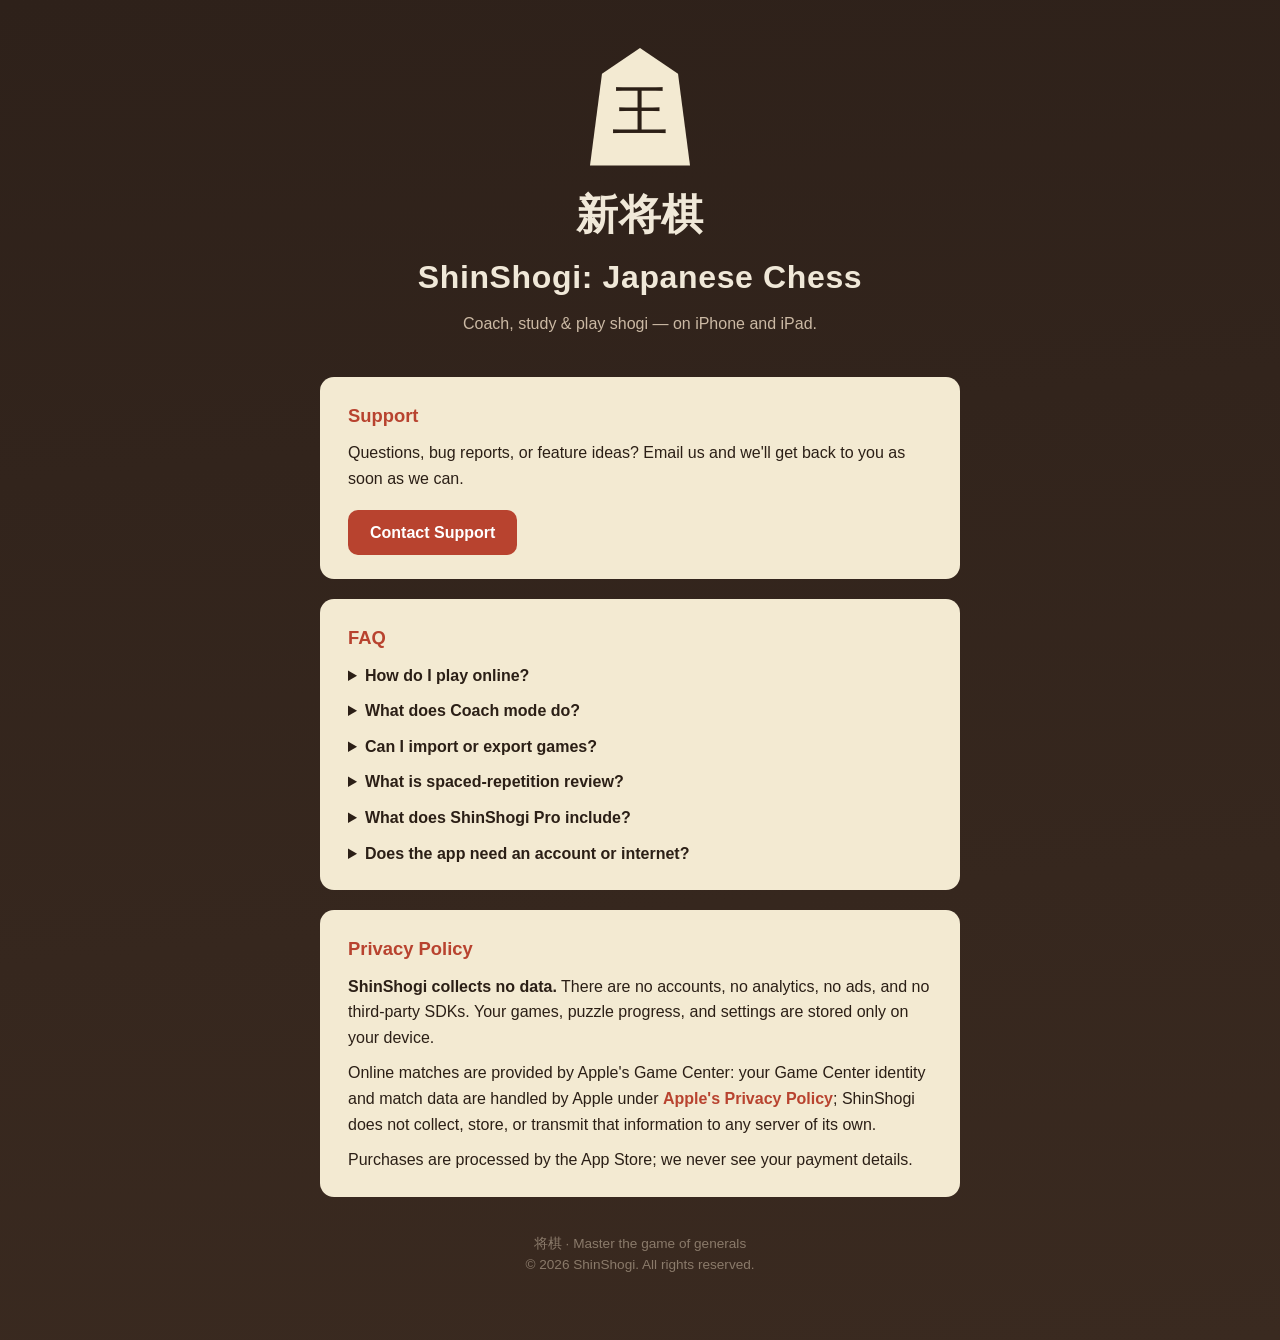
==== index.html @ 6d77cd96 "ShinShogi support & privacy page" ====
<!DOCTYPE html>
<html lang="en">
<head>
<meta charset="utf-8">
<meta name="viewport" content="width=device-width, initial-scale=1">
<title>ShinShogi — Support</title>
<meta name="description" content="Support, FAQ, and privacy policy for ShinShogi: Japanese Chess for iPhone and iPad.">
<style>
  :root {
    --bg: #2e211a;
    --bg2: #3a2a20;
    --card: #f3ead2;
    --card-text: #2b1f16;
    --accent: #b8432f;
    --muted: #8a7a6a;
  }
  * { margin: 0; padding: 0; box-sizing: border-box; }
  body {
    font-family: -apple-system, BlinkMacSystemFont, "Segoe UI", Roboto, sans-serif;
    background: linear-gradient(175deg, var(--bg) 0%, var(--bg2) 100%);
    color: #f0e8d8;
    min-height: 100vh;
    line-height: 1.6;
  }
  .wrap { max-width: 680px; margin: 0 auto; padding: 48px 20px 64px; }
  header { text-align: center; margin-bottom: 40px; }
  .koma {
    display: inline-block;
    font-size: 56px;
    background: var(--card);
    color: var(--card-text);
    padding: 18px 22px 10px;
    clip-path: polygon(50% 0%, 88% 22%, 100% 100%, 0% 100%, 12% 22%);
    margin-bottom: 16px;
  }
  h1 { font-size: 2rem; letter-spacing: 0.02em; }
  h1 .jp { display: block; font-size: 2.6rem; font-weight: 700; margin-bottom: 4px; }
  header p { color: #cbb9a4; margin-top: 8px; }
  .card {
    background: var(--card);
    color: var(--card-text);
    border-radius: 14px;
    padding: 24px 28px;
    margin-bottom: 20px;
  }
  .card h2 { color: var(--accent); font-size: 1.15rem; margin-bottom: 10px; }
  .card p + p, .card details + details { margin-top: 10px; }
  .card a { color: var(--accent); font-weight: 600; text-decoration: none; }
  .card a:hover { text-decoration: underline; }
  details summary { cursor: pointer; font-weight: 600; }
  details p { margin-top: 6px; color: #4a3c30; }
  footer { text-align: center; color: var(--muted); font-size: 0.85rem; margin-top: 36px; }
  .btn {
    display: inline-block;
    background: var(--accent);
    color: #fff !important;
    padding: 10px 22px;
    border-radius: 10px;
    margin-top: 8px;
  }
</style>
</head>
<body>
<div class="wrap">

  <header>
    <div class="koma">王</div>
    <h1><span class="jp">新将棋</span>ShinShogi: Japanese Chess</h1>
    <p>Coach, study &amp; play shogi — on iPhone and iPad.</p>
  </header>

  <div class="card">
    <h2>Support</h2>
    <p>Questions, bug reports, or feature ideas? Email us and we'll get back to you as soon as we can.</p>
    <p><a class="btn" href="mailto:jquiogue.apps.support@gmail.com?subject=ShinShogi%20Support">Contact Support</a></p>
  </div>

  <div class="card">
    <h2>FAQ</h2>
    <details>
      <summary>How do I play online?</summary>
      <p>Online matches use Apple's Game Center. Sign in to Game Center in the iOS Settings app, then tap <strong>Online Match</strong> on the main menu and choose <strong>Find Match</strong>. Matches are turn-based — you'll be notified when it's your move.</p>
    </details>
    <details>
      <summary>What does Coach mode do?</summary>
      <p>Turn it on in Settings and ShinShogi warns you when a move looks like a blunder, with a one-tap takeback. After any game, <strong>Analyze</strong> finds your blunders and missed mates — and turns each missed mate into a puzzle you can solve.</p>
    </details>
    <details>
      <summary>Can I import or export games?</summary>
      <p>Yes. Share any game as KIF (the standard Japanese game-record format) or plain text from the share button in a game. Import a .kif file from Learn ▸ Model Games ▸ Import. Positions can also be shared via standard SFEN notation.</p>
    </details>
    <details>
      <summary>What is spaced-repetition review?</summary>
      <p>Tsume (mate) puzzles you miss are scheduled to come back soon; ones you solve get spaced further out — like flashcards. Find your due puzzles under Learn ▸ Review.</p>
    </details>
    <details>
      <summary>What does ShinShogi Pro include?</summary>
      <p>A one-time unlock that adds the Walnut and Slate board themes plus the full mate-in-3 / mate-in-5 tactics and endgame-drill library. Use <strong>Restore Purchases</strong> in Settings if you reinstall.</p>
    </details>
    <details>
      <summary>Does the app need an account or internet?</summary>
      <p>No account, ever. Everything except online matches works fully offline. Online play signs in through Game Center, handled by Apple.</p>
    </details>
  </div>

  <div class="card" id="privacy">
    <h2>Privacy Policy</h2>
    <p><strong>ShinShogi collects no data.</strong> There are no accounts, no analytics, no ads, and no third-party SDKs. Your games, puzzle progress, and settings are stored only on your device.</p>
    <p>Online matches are provided by Apple's Game Center: your Game Center identity and match data are handled by Apple under <a href="https://www.apple.com/legal/privacy/">Apple's Privacy Policy</a>; ShinShogi does not collect, store, or transmit that information to any server of its own.</p>
    <p>Purchases are processed by the App Store; we never see your payment details.</p>
  </div>

  <footer>
    将棋 · Master the game of generals<br>
    © 2026 ShinShogi. All rights reserved.
  </footer>

</div>
</body>
</html>
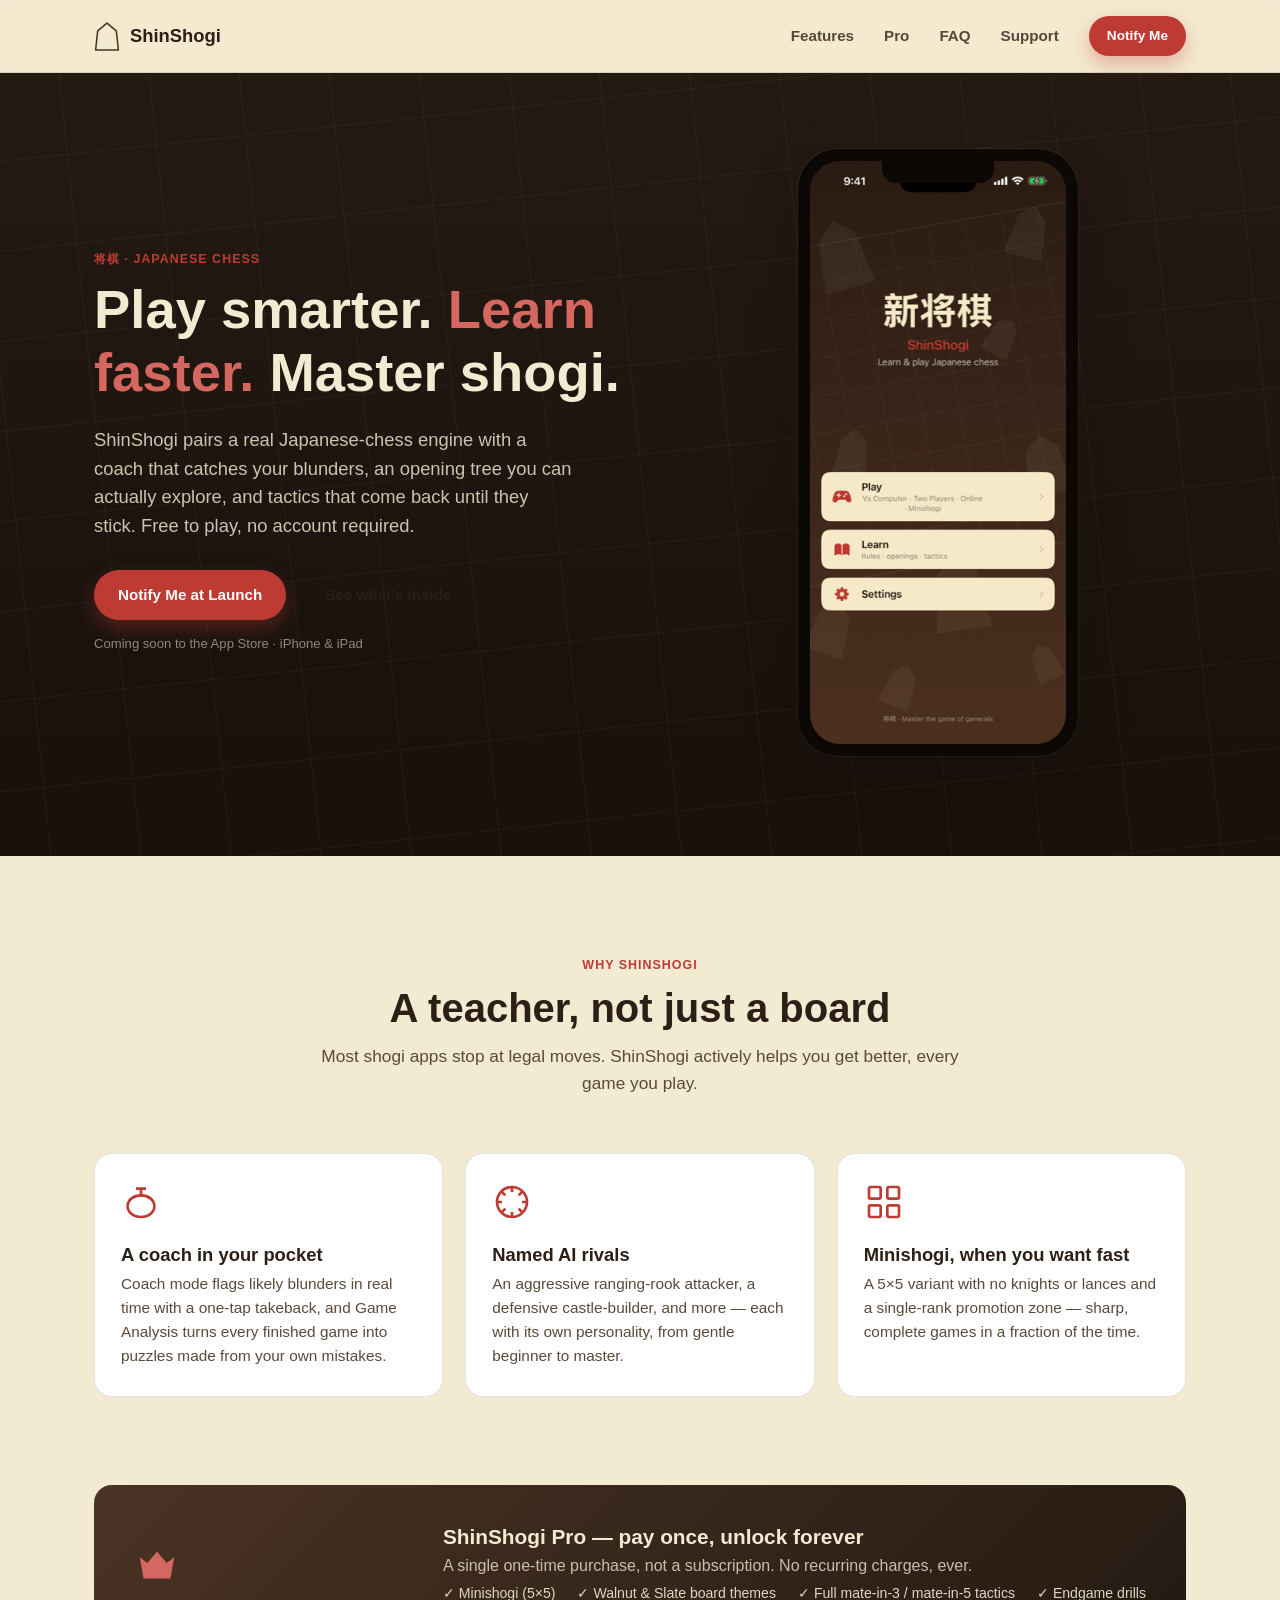
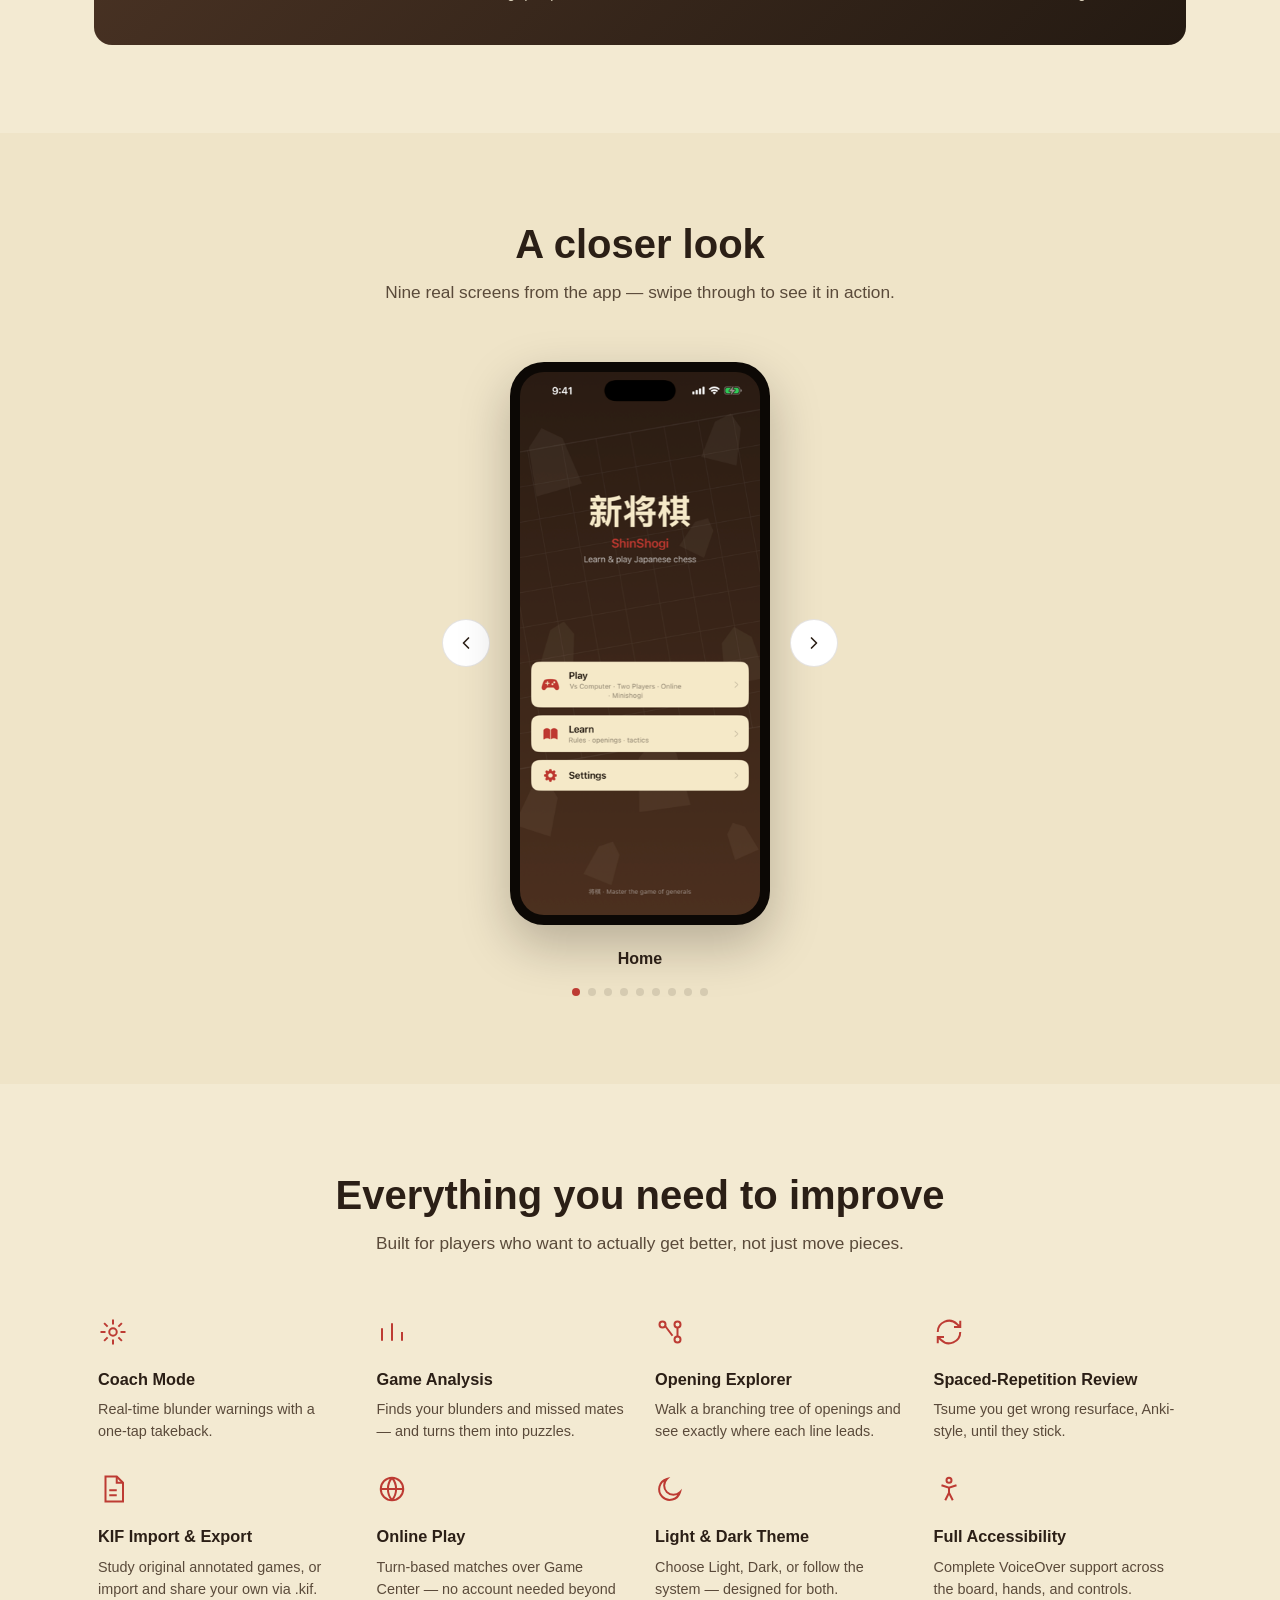
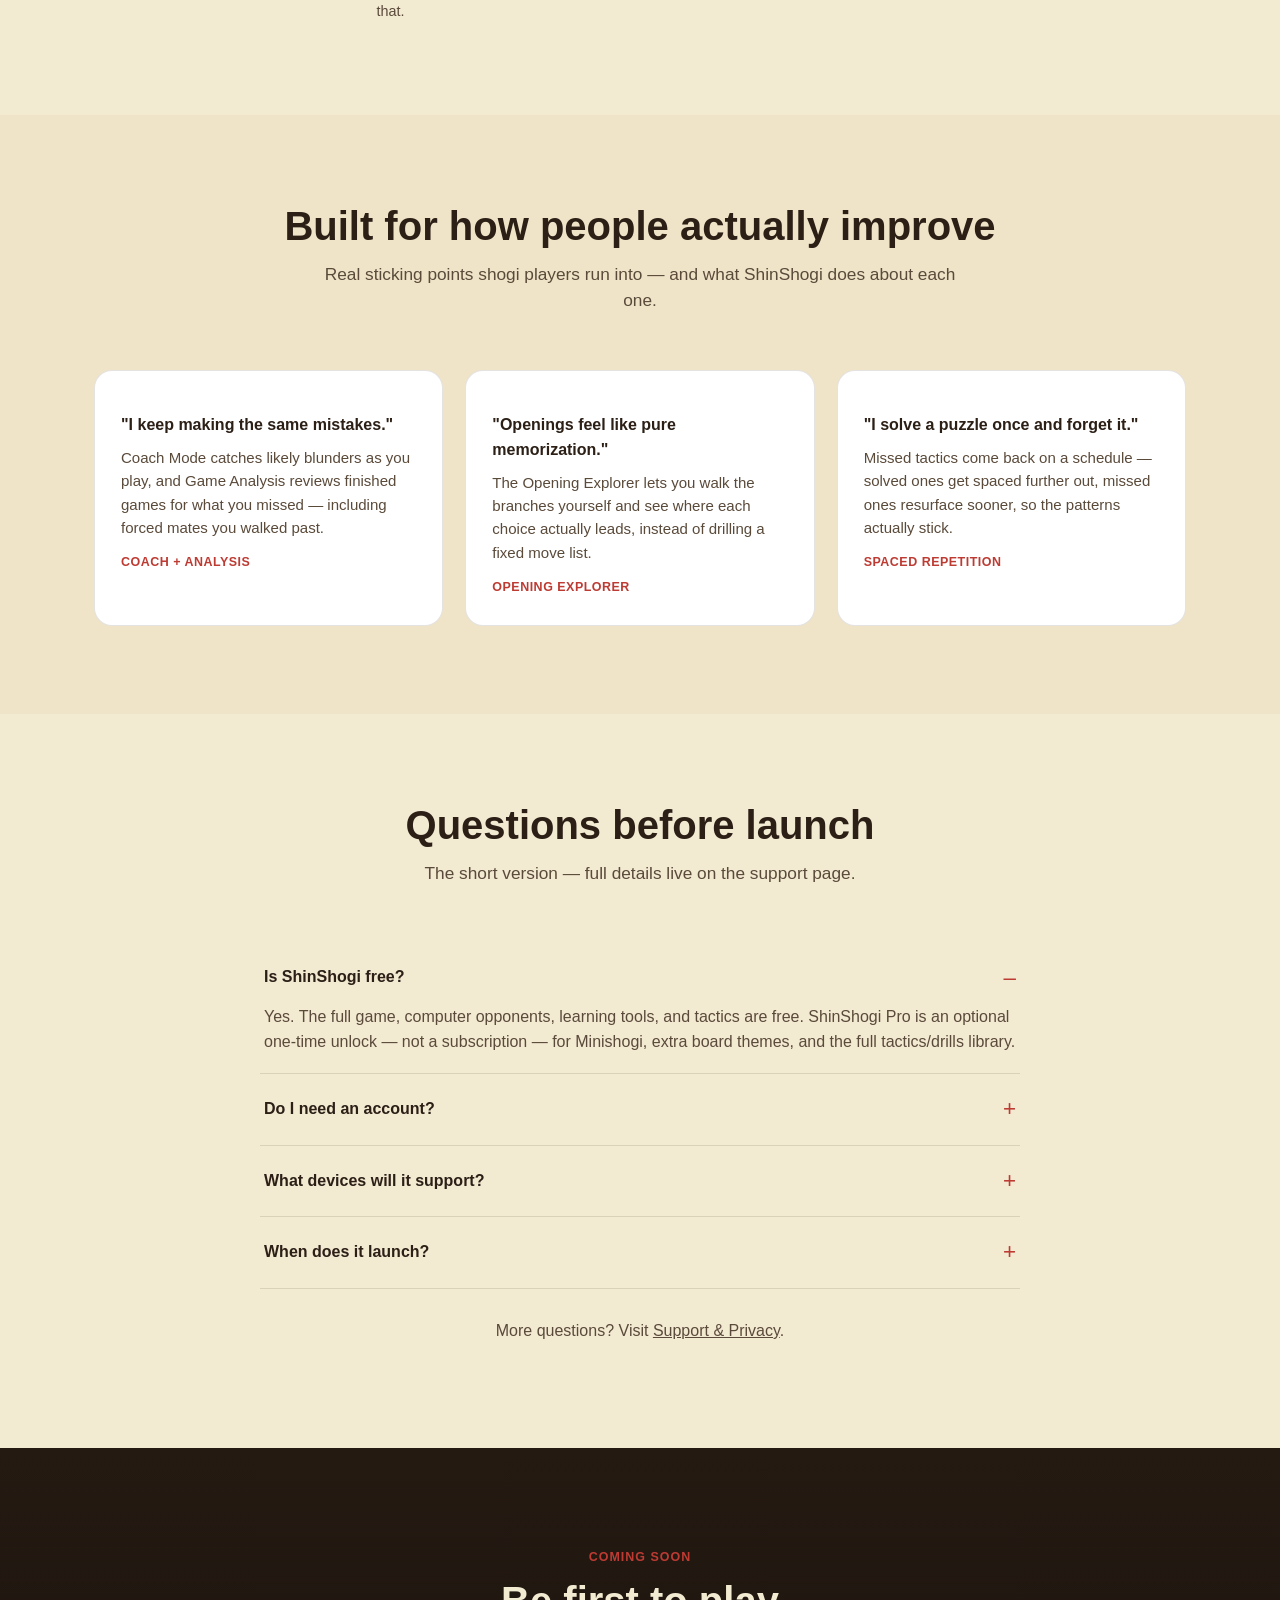
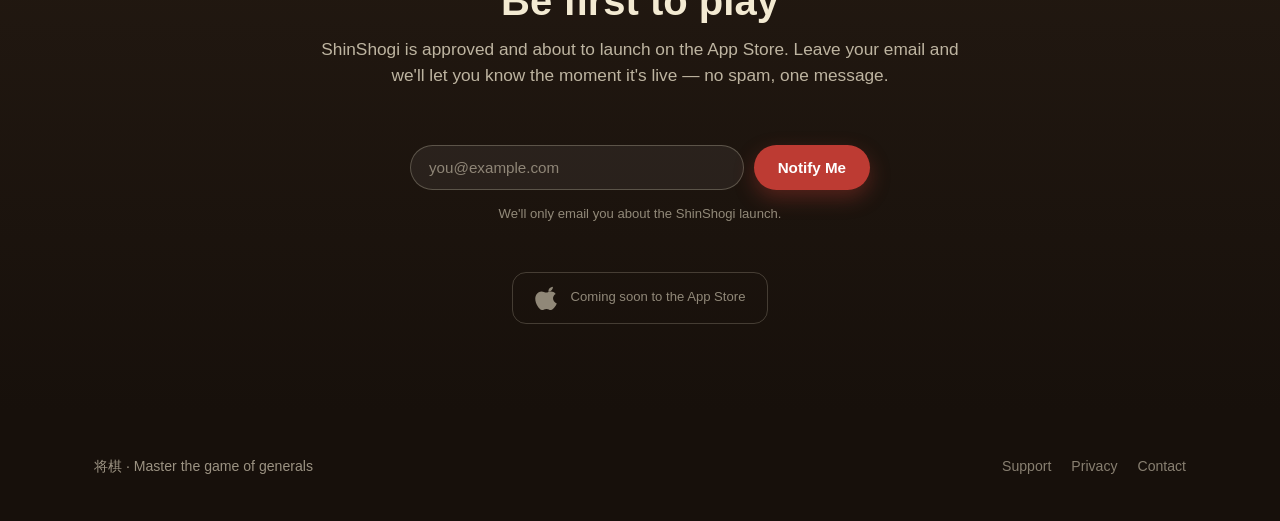
==== commit 2915c22b: "Add pre-launch marketing site New homepage: hero with a real screenshot in a CSS phone frame, highli" ====
--- a/index.html
+++ b/index.html
@@ -3,118 +3,268 @@
 <head>
 <meta charset="utf-8">
 <meta name="viewport" content="width=device-width, initial-scale=1">
-<title>ShinShogi — Support</title>
-<meta name="description" content="Support, FAQ, and privacy policy for ShinShogi: Japanese Chess for iPhone and iPad.">
-<style>
-  :root {
-    --bg: #2e211a;
-    --bg2: #3a2a20;
-    --card: #f3ead2;
-    --card-text: #2b1f16;
-    --accent: #b8432f;
-    --muted: #8a7a6a;
-  }
-  * { margin: 0; padding: 0; box-sizing: border-box; }
-  body {
-    font-family: -apple-system, BlinkMacSystemFont, "Segoe UI", Roboto, sans-serif;
-    background: linear-gradient(175deg, var(--bg) 0%, var(--bg2) 100%);
-    color: #f0e8d8;
-    min-height: 100vh;
-    line-height: 1.6;
-  }
-  .wrap { max-width: 680px; margin: 0 auto; padding: 48px 20px 64px; }
-  header { text-align: center; margin-bottom: 40px; }
-  .koma {
-    display: inline-block;
-    font-size: 56px;
-    background: var(--card);
-    color: var(--card-text);
-    padding: 18px 22px 10px;
-    clip-path: polygon(50% 0%, 88% 22%, 100% 100%, 0% 100%, 12% 22%);
-    margin-bottom: 16px;
-  }
-  h1 { font-size: 2rem; letter-spacing: 0.02em; }
-  h1 .jp { display: block; font-size: 2.6rem; font-weight: 700; margin-bottom: 4px; }
-  header p { color: #cbb9a4; margin-top: 8px; }
-  .card {
-    background: var(--card);
-    color: var(--card-text);
-    border-radius: 14px;
-    padding: 24px 28px;
-    margin-bottom: 20px;
-  }
-  .card h2 { color: var(--accent); font-size: 1.15rem; margin-bottom: 10px; }
-  .card p + p, .card details + details { margin-top: 10px; }
-  .card a { color: var(--accent); font-weight: 600; text-decoration: none; }
-  .card a:hover { text-decoration: underline; }
-  details summary { cursor: pointer; font-weight: 600; }
-  details p { margin-top: 6px; color: #4a3c30; }
-  footer { text-align: center; color: var(--muted); font-size: 0.85rem; margin-top: 36px; }
-  .btn {
-    display: inline-block;
-    background: var(--accent);
-    color: #fff !important;
-    padding: 10px 22px;
-    border-radius: 10px;
-    margin-top: 8px;
-  }
-</style>
+<title>ShinShogi — Coach, Study &amp; Play Japanese Chess</title>
+<meta name="description" content="ShinShogi is a complete Japanese chess (shogi) app with a real-time blunder coach, game analysis, named AI rivals, an opening explorer, spaced-repetition tactics, and a 5×5 Minishogi variant. Coming soon to the App Store.">
+<link rel="icon" href="assets/icon-32.png">
+<link rel="apple-touch-icon" href="assets/icon-180.png">
+<meta property="og:title" content="ShinShogi — Coach, Study & Play Japanese Chess">
+<meta property="og:description" content="A blunder coach, named AI rivals, an opening explorer, spaced-repetition tactics, and a 5×5 Minishogi variant. Coming soon to the App Store.">
+<meta property="og:image" content="assets/og-image.png">
+<meta property="og:type" content="website">
+<meta name="twitter:card" content="summary_large_image">
+<link rel="stylesheet" href="style.css">
 </head>
 <body>
-<div class="wrap">
-
-  <header>
-    <div class="koma">王</div>
-    <h1><span class="jp">新将棋</span>ShinShogi: Japanese Chess</h1>
-    <p>Coach, study &amp; play shogi — on iPhone and iPad.</p>
-  </header>
-
-  <div class="card">
-    <h2>Support</h2>
-    <p>Questions, bug reports, or feature ideas? Email us and we'll get back to you as soon as we can.</p>
-    <p><a class="btn" href="mailto:jquiogue.apps.support@gmail.com?subject=ShinShogi%20Support">Contact Support</a></p>
+
+<header class="site">
+  <div class="wrap">
+    <a class="brand" href="#top">
+      <svg class="koma-mini" viewBox="0 0 100 112" fill="none" xmlns="http://www.w3.org/2000/svg">
+        <path d="M50 4 L86 34 L94 108 L6 108 L14 34 Z" fill="#f3ead2" stroke="#4a3324" stroke-width="6" stroke-linejoin="round"/>
+      </svg>
+      ShinShogi
+    </a>
+    <nav class="main-nav">
+      <a class="nav-link" href="#features">Features</a>
+      <a class="nav-link" href="#pro">Pro</a>
+      <a class="nav-link" href="#faq">FAQ</a>
+      <a class="nav-link" href="support/">Support</a>
+      <a class="btn btn-primary btn-sm" href="#download">Notify Me</a>
+    </nav>
+    <button class="nav-toggle" aria-label="Menu" id="navToggle">
+      <svg viewBox="0 0 24 24" fill="none" stroke="currentColor" stroke-width="2" stroke-linecap="round"><path d="M3 6h18M3 12h18M3 18h18"/></svg>
+    </button>
   </div>
-
-  <div class="card">
-    <h2>FAQ</h2>
-    <details>
-      <summary>How do I play online?</summary>
-      <p>Online matches use Apple's Game Center. Sign in to Game Center in the iOS Settings app, then tap <strong>Online Match</strong> on the main menu and choose <strong>Find Match</strong>. Matches are turn-based — you'll be notified when it's your move.</p>
-    </details>
-    <details>
-      <summary>What does Coach mode do?</summary>
-      <p>Turn it on in Settings and ShinShogi warns you when a move looks like a blunder, with a one-tap takeback. After any game, <strong>Analyze</strong> finds your blunders and missed mates — and turns each missed mate into a puzzle you can solve.</p>
-    </details>
-    <details>
-      <summary>Can I import or export games?</summary>
-      <p>Yes. Share any game as KIF (the standard Japanese game-record format) or plain text from the share button in a game. Import a .kif file from Learn ▸ Model Games ▸ Import. Positions can also be shared via standard SFEN notation.</p>
-    </details>
-    <details>
-      <summary>What is spaced-repetition review?</summary>
-      <p>Tsume (mate) puzzles you miss are scheduled to come back soon; ones you solve get spaced further out — like flashcards. Find your due puzzles under Learn ▸ Review.</p>
-    </details>
-    <details>
-      <summary>What does ShinShogi Pro include?</summary>
-      <p>A one-time unlock that adds the Walnut and Slate board themes plus the full mate-in-3 / mate-in-5 tactics and endgame-drill library. Use <strong>Restore Purchases</strong> in Settings if you reinstall.</p>
-    </details>
-    <details>
-      <summary>Does the app need an account or internet?</summary>
-      <p>No account, ever. Everything except online matches works fully offline. Online play signs in through Game Center, handled by Apple.</p>
-    </details>
+</header>
+
+<main id="top">
+
+  <!-- HERO -->
+  <section class="hero">
+    <div class="wrap">
+      <div>
+        <p class="eyebrow">将棋 · Japanese Chess</p>
+        <h1>Play smarter. <span class="accent">Learn faster.</span> Master shogi.</h1>
+        <p class="lede">ShinShogi pairs a real Japanese-chess engine with a coach that catches your
+          blunders, an opening tree you can actually explore, and tactics that come back until
+          they stick. Free to play, no account required.</p>
+        <div class="cta-row">
+          <a class="btn btn-primary" href="#download">Notify Me at Launch</a>
+          <a class="btn btn-ghost" href="#features">See what's inside</a>
+        </div>
+        <p class="fine-print">Coming soon to the App Store · iPhone &amp; iPad</p>
+      </div>
+      <div class="phone-frame">
+        <div class="screen"><img src="assets/screenshots/menu.png" alt="ShinShogi home screen showing Play, Learn, and Settings"></div>
+      </div>
+    </div>
+  </section>
+
+  <!-- HIGHLIGHTS -->
+  <section class="highlights">
+    <div class="wrap">
+      <p class="eyebrow" style="display:block;text-align:center;">Why ShinShogi</p>
+      <h2 class="section-title">A teacher, not just a board</h2>
+      <p class="section-lede">Most shogi apps stop at legal moves. ShinShogi actively helps you get better, every game you play.</p>
+      <div class="card-row">
+        <div class="card">
+          <svg class="icon" viewBox="0 0 24 24" fill="none" stroke="currentColor" stroke-width="1.6"><path d="M12 21c-4.4 0-8-2.7-8-6.5S7.6 8 12 8s8 2.7 8 6.5S16.4 21 12 21Z"/><path d="M9 14v.01M15 14v.01"/><path d="M12 8V4M9 4h6"/></svg>
+          <h3>A coach in your pocket</h3>
+          <p>Coach mode flags likely blunders in real time with a one-tap takeback, and Game Analysis turns every finished game into puzzles made from your own mistakes.</p>
+        </div>
+        <div class="card">
+          <svg class="icon" viewBox="0 0 24 24" fill="none" stroke="currentColor" stroke-width="1.6"><circle cx="12" cy="12" r="9"/><path d="M12 3v3M12 18v3M3 12h3M18 12h3M6 6l2 2M16 16l2 2M6 18l2-2M16 8l2-2"/></svg>
+          <h3>Named AI rivals</h3>
+          <p>An aggressive ranging-rook attacker, a defensive castle-builder, and more — each with its own personality, from gentle beginner to master.</p>
+        </div>
+        <div class="card">
+          <svg class="icon" viewBox="0 0 24 24" fill="none" stroke="currentColor" stroke-width="1.6"><rect x="3" y="3" width="7" height="7" rx="1"/><rect x="14" y="3" width="7" height="7" rx="1"/><rect x="3" y="14" width="7" height="7" rx="1"/><rect x="14" y="14" width="7" height="7" rx="1"/></svg>
+          <h3>Minishogi, when you want fast</h3>
+          <p>A 5×5 variant with no knights or lances and a single-rank promotion zone — sharp, complete games in a fraction of the time.</p>
+        </div>
+      </div>
+    </div>
+  </section>
+
+  <!-- PRO CALLOUT -->
+  <section id="pro" style="background:var(--cream);padding-top:0;">
+    <div class="wrap">
+      <div class="pro-band">
+        <svg class="crown" viewBox="0 0 24 24" fill="currentColor"><path d="M3 8l4 3 5-6 5 6 4-3-2 11H5L3 8Z"/></svg>
+        <div>
+          <h3>ShinShogi Pro — pay once, unlock forever</h3>
+          <p>A single one-time purchase, not a subscription. No recurring charges, ever.</p>
+          <div class="pro-list">
+            <span>✓ Minishogi (5×5)</span>
+            <span>✓ Walnut &amp; Slate board themes</span>
+            <span>✓ Full mate-in-3 / mate-in-5 tactics</span>
+            <span>✓ Endgame drills</span>
+          </div>
+        </div>
+      </div>
+    </div>
+  </section>
+
+  <!-- SHOWCASE -->
+  <section class="showcase">
+    <div class="wrap">
+      <h2 class="section-title">A closer look</h2>
+      <p class="section-lede">Nine real screens from the app — swipe through to see it in action.</p>
+      <div class="showcase-stage">
+        <button class="carousel-btn" id="prevBtn" aria-label="Previous screenshot">
+          <svg viewBox="0 0 24 24" fill="none" stroke="currentColor" stroke-width="2" stroke-linecap="round" stroke-linejoin="round"><path d="M15 18l-6-6 6-6"/></svg>
+        </button>
+        <div class="showcase-frame">
+          <div class="screen"><img id="showcaseImg" src="assets/screenshots/menu.png" alt="ShinShogi screenshot"></div>
+        </div>
+        <button class="carousel-btn" id="nextBtn" aria-label="Next screenshot">
+          <svg viewBox="0 0 24 24" fill="none" stroke="currentColor" stroke-width="2" stroke-linecap="round" stroke-linejoin="round"><path d="M9 18l6-6-6-6"/></svg>
+        </button>
+      </div>
+      <p class="showcase-caption" id="showcaseCaption">Home</p>
+      <div class="showcase-dots" id="showcaseDots"></div>
+    </div>
+  </section>
+
+  <!-- FEATURES -->
+  <section id="features">
+    <div class="wrap">
+      <h2 class="section-title">Everything you need to improve</h2>
+      <p class="section-lede">Built for players who want to actually get better, not just move pieces.</p>
+      <div class="feature-grid">
+        <div class="feature">
+          <svg class="icon" viewBox="0 0 24 24" fill="none" stroke="currentColor" stroke-width="1.6"><path d="M12 2v4M12 18v4M4.9 4.9l2.8 2.8M16.3 16.3l2.8 2.8M2 12h4M18 12h4M4.9 19.1l2.8-2.8M16.3 7.7l2.8-2.8"/><circle cx="12" cy="12" r="3"/></svg>
+          <h4>Coach Mode</h4>
+          <p>Real-time blunder warnings with a one-tap takeback.</p>
+        </div>
+        <div class="feature">
+          <svg class="icon" viewBox="0 0 24 24" fill="none" stroke="currentColor" stroke-width="1.6"><path d="M4 19V9M12 19V5M20 19v-7"/></svg>
+          <h4>Game Analysis</h4>
+          <p>Finds your blunders and missed mates — and turns them into puzzles.</p>
+        </div>
+        <div class="feature">
+          <svg class="icon" viewBox="0 0 24 24" fill="none" stroke="currentColor" stroke-width="1.6"><circle cx="6" cy="6" r="2.4"/><circle cx="18" cy="6" r="2.4"/><circle cx="18" cy="18" r="2.4"/><path d="M8 7l6 8M18 8.4V15.6"/></svg>
+          <h4>Opening Explorer</h4>
+          <p>Walk a branching tree of openings and see exactly where each line leads.</p>
+        </div>
+        <div class="feature">
+          <svg class="icon" viewBox="0 0 24 24" fill="none" stroke="currentColor" stroke-width="1.6"><path d="M3 12a9 9 0 0 1 15.3-6.4L21 8M21 3v5h-5"/><path d="M21 12a9 9 0 0 1-15.3 6.4L3 16M3 21v-5h5"/></svg>
+          <h4>Spaced-Repetition Review</h4>
+          <p>Tsume you get wrong resurface, Anki-style, until they stick.</p>
+        </div>
+        <div class="feature">
+          <svg class="icon" viewBox="0 0 24 24" fill="none" stroke="currentColor" stroke-width="1.6"><path d="M6 2h9l5 5v15H6z"/><path d="M15 2v5h5M9 13h6M9 17h6"/></svg>
+          <h4>KIF Import &amp; Export</h4>
+          <p>Study original annotated games, or import and share your own via .kif.</p>
+        </div>
+        <div class="feature">
+          <svg class="icon" viewBox="0 0 24 24" fill="none" stroke="currentColor" stroke-width="1.6"><circle cx="12" cy="12" r="9"/><path d="M3 12h18M12 3a14 14 0 0 1 0 18M12 3a14 14 0 0 0 0 18"/></svg>
+          <h4>Online Play</h4>
+          <p>Turn-based matches over Game Center — no account needed beyond that.</p>
+        </div>
+        <div class="feature">
+          <svg class="icon" viewBox="0 0 24 24" fill="none" stroke="currentColor" stroke-width="1.6"><path d="M20 14.5A8.5 8.5 0 1 1 9.5 4a7 7 0 0 0 10.5 10.5Z"/></svg>
+          <h4>Light &amp; Dark Theme</h4>
+          <p>Choose Light, Dark, or follow the system — designed for both.</p>
+        </div>
+        <div class="feature">
+          <svg class="icon" viewBox="0 0 24 24" fill="none" stroke="currentColor" stroke-width="1.6"><circle cx="12" cy="5" r="2"/><path d="M6 9l6 2 6-2M12 11v4M9 21l3-6 3 6"/></svg>
+          <h4>Full Accessibility</h4>
+          <p>Complete VoiceOver support across the board, hands, and controls.</p>
+        </div>
+      </div>
+    </div>
+  </section>
+
+  <!-- SOLUTIONS -->
+  <section class="solutions">
+    <div class="wrap">
+      <h2 class="section-title">Built for how people actually improve</h2>
+      <p class="section-lede">Real sticking points shogi players run into — and what ShinShogi does about each one.</p>
+      <div class="solution-row">
+        <div class="solution">
+          <p class="q">"I keep making the same mistakes."</p>
+          <p class="a">Coach Mode catches likely blunders as you play, and Game Analysis reviews finished games for what you missed — including forced mates you walked past.</p>
+          <span class="tag">Coach + Analysis</span>
+        </div>
+        <div class="solution">
+          <p class="q">"Openings feel like pure memorization."</p>
+          <p class="a">The Opening Explorer lets you walk the branches yourself and see where each choice actually leads, instead of drilling a fixed move list.</p>
+          <span class="tag">Opening Explorer</span>
+        </div>
+        <div class="solution">
+          <p class="q">"I solve a puzzle once and forget it."</p>
+          <p class="a">Missed tactics come back on a schedule — solved ones get spaced further out, missed ones resurface sooner, so the patterns actually stick.</p>
+          <span class="tag">Spaced Repetition</span>
+        </div>
+      </div>
+    </div>
+  </section>
+
+  <!-- FAQ -->
+  <section id="faq">
+    <div class="wrap">
+      <h2 class="section-title">Questions before launch</h2>
+      <p class="section-lede">The short version — full details live on the support page.</p>
+      <div class="faq">
+        <details open>
+          <summary>Is ShinShogi free?</summary>
+          <p>Yes. The full game, computer opponents, learning tools, and tactics are free. ShinShogi Pro is an optional one-time unlock — not a subscription — for Minishogi, extra board themes, and the full tactics/drills library.</p>
+        </details>
+        <details>
+          <summary>Do I need an account?</summary>
+          <p>No. ShinShogi works fully offline with no sign-in. Online turn-based play uses Apple's Game Center, which handles your identity — ShinShogi never collects it.</p>
+        </details>
+        <details>
+          <summary>What devices will it support?</summary>
+          <p>iPhone and iPad, with layouts tuned for both, plus full VoiceOver accessibility.</p>
+        </details>
+        <details>
+          <summary>When does it launch?</summary>
+          <p>ShinShogi has been approved by Apple and is pending release. Sign up below and you'll be the first to know the moment it's live.</p>
+        </details>
+      </div>
+      <p class="faq-more">More questions? Visit <a href="support/">Support &amp; Privacy</a>.</p>
+    </div>
+  </section>
+
+  <!-- DOWNLOAD -->
+  <section id="download" class="download">
+    <div class="wrap">
+      <p class="eyebrow">Coming soon</p>
+      <h2 class="section-title">Be first to play</h2>
+      <p class="section-lede">ShinShogi is approved and about to launch on the App Store. Leave your email and we'll let you know the moment it's live — no spam, one message.</p>
+
+      <!-- NOTE: swap the form action below for your Formspree (or similar) endpoint.
+           Until then, script.js intercepts submission and falls back to a mailto: link
+           so this never appears broken. -->
+      <form class="notify-form" id="notifyForm" action="https://formspree.io/f/YOUR_FORM_ID" method="POST">
+        <input type="email" name="email" id="notifyEmail" placeholder="you@example.com" required aria-label="Email address">
+        <button class="btn btn-primary" type="submit">Notify Me</button>
+      </form>
+      <p class="form-success" id="formSuccess">Thanks — we'll email you at launch. 🎉</p>
+      <p class="form-note">We'll only email you about the ShinShogi launch.</p>
+
+      <div class="appstore-badge">
+        <svg viewBox="0 0 24 24" fill="currentColor"><path d="M16.5 1.5c.1 1.2-.4 2.4-1.1 3.2-.7.9-1.9 1.6-3 1.5-.1-1.1.4-2.4 1.1-3.1.7-.8 2-1.5 3-1.6ZM20 17.2c-.5 1.2-.8 1.7-1.5 2.7-1 1.4-2.3 3.2-4 3.2-1.5 0-1.9-1-3.9-1-2 0-2.5 1-4 1-1.7 0-3-1.9-4-3.3-2.7-3.9-3-8.5-1.3-11 1.2-1.8 3-2.8 4.7-2.8 1.8 0 2.9 1 4.4 1 1.4 0 2.3-1 4.4-1 1.5 0 3.1.8 4.3 2.2-3.7 2-3.1 7.4 1 8.9-.4 1-.6 1.3-1.1 2.1Z"/></svg>
+        <span>Coming soon to the App Store</span>
+      </div>
+    </div>
+  </section>
+
+</main>
+
+<footer class="site">
+  <div class="wrap">
+    <span>将棋 · Master the game of generals</span>
+    <div class="footer-links">
+      <a href="support/">Support</a>
+      <a href="support/#privacy">Privacy</a>
+      <a href="mailto:jquiogue.apps.support@gmail.com">Contact</a>
+    </div>
   </div>
-
-  <div class="card" id="privacy">
-    <h2>Privacy Policy</h2>
-    <p><strong>ShinShogi collects no data.</strong> There are no accounts, no analytics, no ads, and no third-party SDKs. Your games, puzzle progress, and settings are stored only on your device.</p>
-    <p>Online matches are provided by Apple's Game Center: your Game Center identity and match data are handled by Apple under <a href="https://www.apple.com/legal/privacy/">Apple's Privacy Policy</a>; ShinShogi does not collect, store, or transmit that information to any server of its own.</p>
-    <p>Purchases are processed by the App Store; we never see your payment details.</p>
-  </div>
-
-  <footer>
-    将棋 · Master the game of generals<br>
-    © 2026 ShinShogi. All rights reserved.
-  </footer>
-
-</div>
+</footer>
+
+<script src="script.js"></script>
 </body>
 </html>
--- a/style.css
+++ b/style.css
@@ -0,0 +1,286 @@
+:root {
+  --ink: #2b1f16;
+  --ink-soft: #5a4a3a;
+  --cream: #f3ead2;
+  --cream-soft: #efe4c8;
+  --wood-dark: #241a12;
+  --wood-darker: #17100b;
+  --wood-mid: #4a3324;
+  --accent: #bd3b33;
+  --accent-soft: #d4675f;
+  --line: rgba(43, 31, 22, 0.12);
+  --shadow: 0 20px 50px rgba(20, 12, 6, 0.25);
+  --radius: 18px;
+  --maxw: 1140px;
+}
+
+* { box-sizing: border-box; }
+body {
+  margin: 0;
+  font-family: -apple-system, BlinkMacSystemFont, "Segoe UI", Roboto, sans-serif;
+  color: var(--ink);
+  background: var(--cream);
+  line-height: 1.55;
+  -webkit-font-smoothing: antialiased;
+}
+img { max-width: 100%; display: block; }
+a { color: inherit; }
+.wrap { max-width: var(--maxw); margin: 0 auto; padding: 0 24px; }
+section { padding: 88px 0; }
+h1, h2, h3 { line-height: 1.15; margin: 0 0 .4em; }
+h2.section-title {
+  font-size: clamp(1.8rem, 3.4vw, 2.5rem);
+  text-align: center;
+  margin-bottom: .3em;
+}
+p.section-lede {
+  text-align: center;
+  color: var(--ink-soft);
+  max-width: 640px;
+  margin: 0 auto 56px;
+  font-size: 1.08rem;
+}
+.eyebrow {
+  display: inline-block;
+  font-size: .78rem;
+  font-weight: 700;
+  letter-spacing: .08em;
+  text-transform: uppercase;
+  color: var(--accent);
+  margin-bottom: 10px;
+}
+
+/* ---------- Header ---------- */
+header.site {
+  position: sticky; top: 0; z-index: 40;
+  background: rgba(243, 234, 210, 0.88);
+  backdrop-filter: saturate(160%) blur(10px);
+  border-bottom: 1px solid var(--line);
+}
+header.site .wrap {
+  display: flex; align-items: center; justify-content: space-between;
+  height: 72px;
+}
+.brand { display: flex; align-items: center; gap: 10px; font-weight: 700; font-size: 1.15rem; text-decoration: none; }
+.brand .koma-mini { width: 26px; height: 29px; }
+nav.main-nav { display: flex; align-items: center; gap: 30px; }
+nav.main-nav a.nav-link {
+  text-decoration: none; color: var(--ink); font-weight: 600; font-size: .95rem;
+  opacity: .8;
+}
+nav.main-nav a.nav-link:hover { opacity: 1; }
+.btn {
+  display: inline-flex; align-items: center; justify-content: center; gap: 8px;
+  border: none; cursor: pointer; text-decoration: none;
+  font-family: inherit; font-weight: 700; font-size: .95rem;
+  border-radius: 999px; padding: 12px 24px;
+  transition: transform .15s ease, box-shadow .15s ease;
+}
+.btn:active { transform: scale(0.97); }
+.btn-primary { background: var(--accent); color: #fff; box-shadow: 0 8px 20px rgba(189,59,51,.35); }
+.btn-primary:hover { box-shadow: 0 10px 26px rgba(189,59,51,.45); }
+.btn-ghost { background: transparent; color: var(--ink); border: 1.5px solid var(--line); }
+.btn-ghost:hover { border-color: var(--ink-soft); }
+.btn-sm { padding: 9px 18px; font-size: .85rem; }
+
+/* ---------- Hero ---------- */
+.hero {
+  background: linear-gradient(180deg, var(--wood-dark) 0%, var(--wood-darker) 100%);
+  color: var(--cream);
+  padding: 76px 0 100px;
+  position: relative;
+  overflow: hidden;
+}
+.hero::before {
+  content: "";
+  position: absolute; inset: 0;
+  background-image:
+    linear-gradient(rgba(255,255,255,.04) 1px, transparent 1px),
+    linear-gradient(90deg, rgba(255,255,255,.04) 1px, transparent 1px);
+  background-size: 64px 64px;
+  transform: rotate(-6deg) scale(1.4);
+  pointer-events: none;
+}
+.hero .wrap {
+  display: grid; grid-template-columns: 1.05fr .95fr; gap: 48px; align-items: center;
+  position: relative;
+}
+.hero h1 { font-size: clamp(2.3rem, 4.6vw, 3.4rem); }
+.hero h1 .accent { color: var(--accent-soft); }
+.hero p.lede { font-size: 1.15rem; color: rgba(243,234,210,.82); max-width: 480px; margin: 18px 0 30px; }
+.hero .cta-row { display: flex; gap: 14px; flex-wrap: wrap; }
+.hero .fine-print { margin-top: 14px; font-size: .82rem; color: rgba(243,234,210,.55); }
+
+.phone-frame {
+  justify-self: center;
+  width: min(280px, 78vw);
+  aspect-ratio: 9 / 19.5;
+  background: #0c0805;
+  border-radius: 40px;
+  padding: 12px;
+  box-shadow: var(--shadow), 0 0 0 1px rgba(255,255,255,.06);
+  position: relative;
+}
+.phone-frame::before {
+  content: "";
+  position: absolute; top: 12px; left: 50%; transform: translateX(-50%);
+  width: 40%; height: 22px; background: #0c0805; border-radius: 0 0 14px 14px; z-index: 2;
+}
+.phone-frame .screen {
+  width: 100%; height: 100%; border-radius: 30px; overflow: hidden; background: var(--cream);
+}
+.phone-frame .screen img { width: 100%; height: 100%; object-fit: cover; }
+
+/* ---------- Highlight cards ---------- */
+.highlights { background: var(--cream); }
+.card-row { display: grid; grid-template-columns: repeat(3, 1fr); gap: 22px; }
+.card {
+  background: #fff; border-radius: var(--radius); padding: 28px 26px;
+  border: 1px solid var(--line);
+}
+.card .icon { width: 40px; height: 40px; color: var(--accent); margin-bottom: 14px; }
+.card h3 { font-size: 1.15rem; }
+.card p { color: var(--ink-soft); margin: 0; font-size: .96rem; }
+
+/* ---------- Pro callout ---------- */
+.pro-band {
+  background: linear-gradient(135deg, var(--wood-mid), var(--wood-dark));
+  color: var(--cream);
+  border-radius: var(--radius);
+  padding: 40px 40px;
+  display: flex; align-items: center; gap: 28px; justify-content: space-between; flex-wrap: wrap;
+}
+.pro-band .crown { width: 46px; height: 46px; color: var(--accent-soft); flex-shrink: 0; }
+.pro-band h3 { font-size: 1.3rem; margin-bottom: 6px; }
+.pro-band p { margin: 0; color: rgba(243,234,210,.78); max-width: 560px; }
+.pro-band .pro-list { display: flex; gap: 22px; flex-wrap: wrap; margin-top: 4px; }
+.pro-band .pro-list span { font-size: .88rem; color: rgba(243,234,210,.9); }
+
+/* ---------- Showcase ---------- */
+.showcase { background: var(--cream-soft); }
+.showcase-stage {
+  display: flex; align-items: center; justify-content: center; gap: 20px;
+}
+.showcase-frame {
+  width: min(260px, 62vw); aspect-ratio: 9/19.5;
+  background: #0c0805; border-radius: 34px; padding: 10px; box-shadow: var(--shadow);
+}
+.showcase-frame .screen { width: 100%; height: 100%; border-radius: 24px; overflow: hidden; background: #fff; }
+.showcase-frame .screen img { width: 100%; height: 100%; object-fit: cover; }
+.carousel-btn {
+  width: 48px; height: 48px; border-radius: 50%; border: 1px solid var(--line);
+  background: #fff; cursor: pointer; display: flex; align-items: center; justify-content: center;
+  flex-shrink: 0; transition: background .15s;
+}
+.carousel-btn:hover { background: var(--cream); }
+.carousel-btn svg { width: 20px; height: 20px; color: var(--ink); }
+.showcase-caption { text-align: center; margin-top: 22px; font-weight: 700; }
+.showcase-dots { display: flex; justify-content: center; gap: 8px; margin-top: 14px; }
+.showcase-dots button {
+  width: 8px; height: 8px; border-radius: 50%; border: none; background: var(--line); cursor: pointer; padding: 0;
+}
+.showcase-dots button.active { background: var(--accent); }
+
+/* ---------- Feature grid ---------- */
+.feature-grid { display: grid; grid-template-columns: repeat(4, 1fr); gap: 24px 22px; }
+.feature { padding: 4px; }
+.feature .icon { width: 30px; height: 30px; color: var(--accent); margin-bottom: 12px; }
+.feature h4 { font-size: 1.02rem; margin: 0 0 6px; }
+.feature p { margin: 0; font-size: .9rem; color: var(--ink-soft); }
+
+/* ---------- Problems / solutions ---------- */
+.solutions { background: var(--cream-soft); }
+.solution-row { display: grid; grid-template-columns: repeat(3, 1fr); gap: 22px; }
+.solution {
+  background: #fff; border-radius: var(--radius); padding: 26px; border: 1px solid var(--line);
+}
+.solution .q { font-weight: 700; margin-bottom: 8px; }
+.solution .a { color: var(--ink-soft); font-size: .94rem; margin: 0; }
+.solution .tag {
+  display: inline-block; margin-top: 14px; font-size: .78rem; font-weight: 700;
+  color: var(--accent); text-transform: uppercase; letter-spacing: .04em;
+}
+
+/* ---------- FAQ ---------- */
+.faq { max-width: 760px; margin: 0 auto; }
+.faq details {
+  border-bottom: 1px solid var(--line); padding: 18px 4px;
+}
+.faq summary {
+  cursor: pointer; font-weight: 700; list-style: none; display: flex;
+  justify-content: space-between; align-items: center; gap: 12px;
+}
+.faq summary::-webkit-details-marker { display: none; }
+.faq summary::after {
+  content: "+"; font-size: 1.4rem; font-weight: 400; color: var(--accent); flex-shrink: 0;
+}
+.faq details[open] summary::after { content: "–"; }
+.faq p { color: var(--ink-soft); margin: 10px 0 0; }
+.faq-more { text-align: center; margin-top: 30px; color: var(--ink-soft); }
+
+/* ---------- Download ---------- */
+.download {
+  background: linear-gradient(180deg, var(--wood-dark) 0%, var(--wood-darker) 100%);
+  color: var(--cream); text-align: center;
+}
+.download h2 { color: var(--cream); }
+.download p.section-lede { color: rgba(243,234,210,.75); }
+.notify-form {
+  display: flex; gap: 10px; justify-content: center; flex-wrap: wrap; max-width: 460px; margin: 0 auto;
+}
+.notify-form input[type=email] {
+  flex: 1; min-width: 220px; padding: 13px 18px; border-radius: 999px; border: 1px solid rgba(243,234,210,.25);
+  background: rgba(255,255,255,.06); color: var(--cream); font-size: .95rem; font-family: inherit;
+}
+.notify-form input[type=email]::placeholder { color: rgba(243,234,210,.5); }
+.notify-form input[type=email]:focus { outline: 2px solid var(--accent-soft); }
+.form-note { font-size: .82rem; color: rgba(243,234,210,.55); margin-top: 14px; }
+.form-success { display: none; color: var(--accent-soft); font-weight: 700; margin-top: 16px; }
+
+.appstore-badge {
+  display: inline-flex; align-items: center; gap: 10px; margin-top: 34px;
+  padding: 12px 22px; border-radius: 14px; border: 1px solid rgba(243,234,210,.2);
+  color: rgba(243,234,210,.55); font-size: .82rem;
+}
+.appstore-badge svg { width: 26px; height: 26px; }
+
+/* ---------- Footer ---------- */
+footer.site {
+  background: var(--wood-darker); color: rgba(243,234,210,.6); padding: 44px 0;
+  font-size: .88rem;
+}
+footer.site .wrap { display: flex; justify-content: space-between; align-items: center; flex-wrap: wrap; gap: 16px; }
+footer.site a { text-decoration: none; opacity: .85; }
+footer.site a:hover { opacity: 1; }
+footer.site .footer-links { display: flex; gap: 20px; flex-wrap: wrap; }
+
+/* ---------- Mobile nav ---------- */
+.nav-toggle { display: none; background: none; border: none; cursor: pointer; padding: 6px; }
+.nav-toggle svg { width: 26px; height: 26px; }
+
+@media (max-width: 900px) {
+  .hero .wrap { grid-template-columns: 1fr; text-align: center; }
+  .hero .cta-row { justify-content: center; }
+  .hero p.lede { margin-left: auto; margin-right: auto; }
+  .card-row, .solution-row { grid-template-columns: 1fr; }
+  .feature-grid { grid-template-columns: repeat(2, 1fr); }
+  nav.main-nav .nav-link { display: none; }
+  .nav-toggle { display: inline-flex; }
+  .pro-band { flex-direction: column; text-align: center; }
+  .pro-band .pro-list { justify-content: center; }
+
+  nav.main-nav.open {
+    position: absolute; top: 72px; left: 0; right: 0;
+    background: var(--cream); border-bottom: 1px solid var(--line);
+    flex-direction: column; align-items: stretch; gap: 0; padding: 8px 24px 18px;
+    box-shadow: 0 12px 24px rgba(20,12,6,.12);
+  }
+  nav.main-nav.open .nav-link {
+    display: block; padding: 12px 0; border-bottom: 1px solid var(--line); opacity: 1;
+  }
+  nav.main-nav.open .btn { margin-top: 14px; }
+}
+@media (max-width: 560px) {
+  section { padding: 60px 0; }
+  .feature-grid { grid-template-columns: 1fr 1fr; }
+}
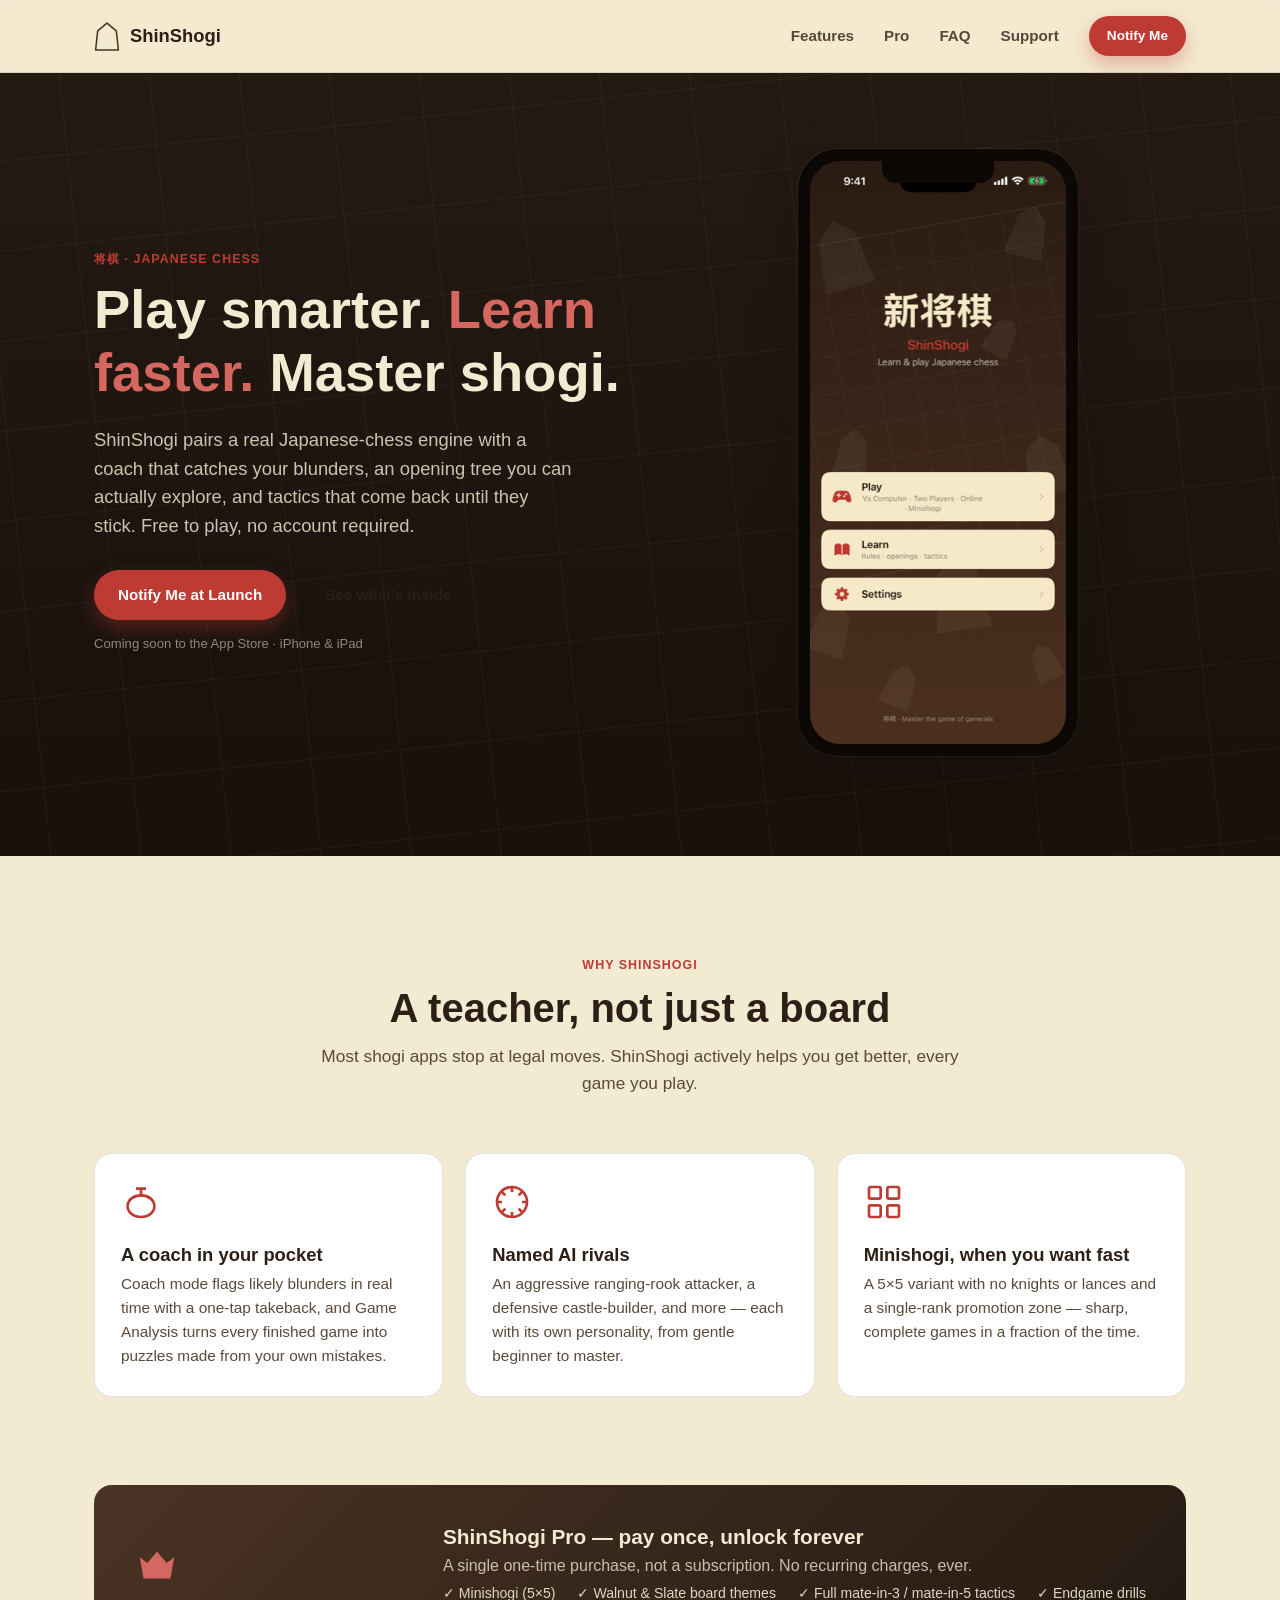
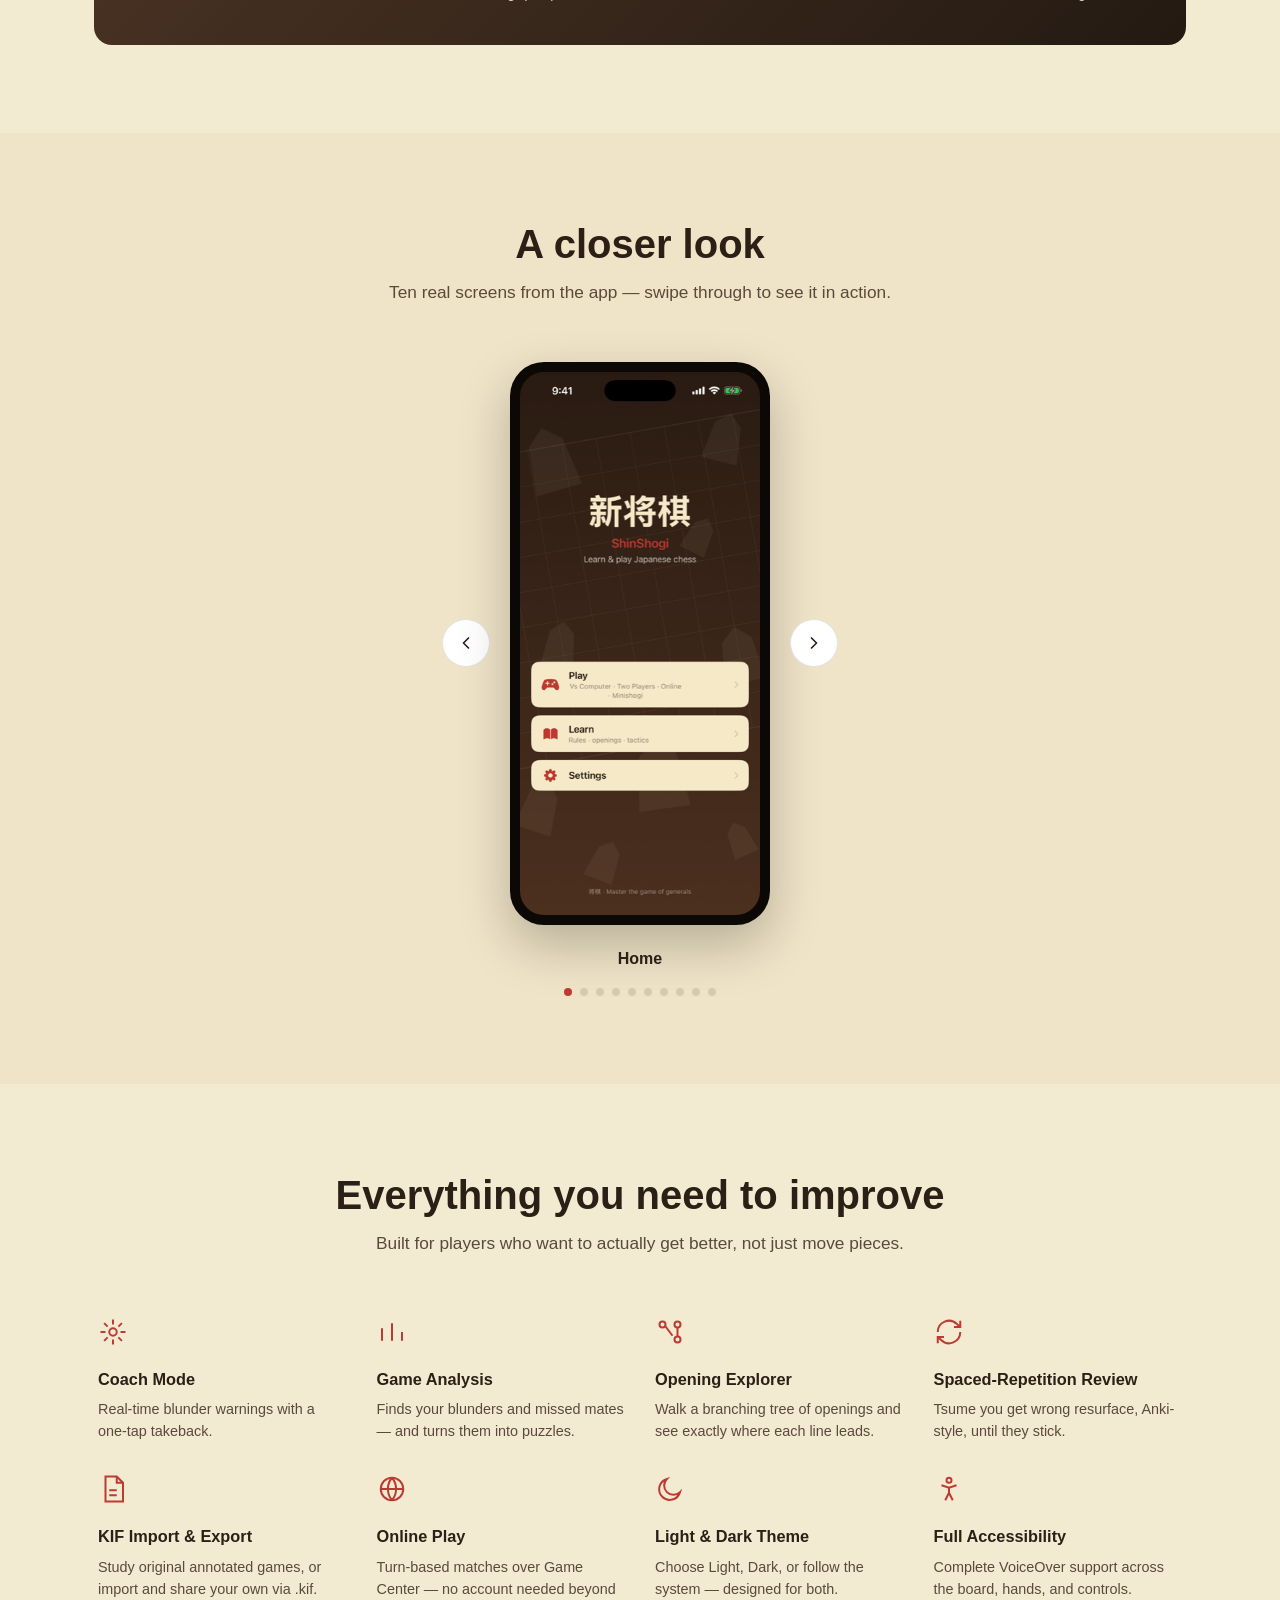
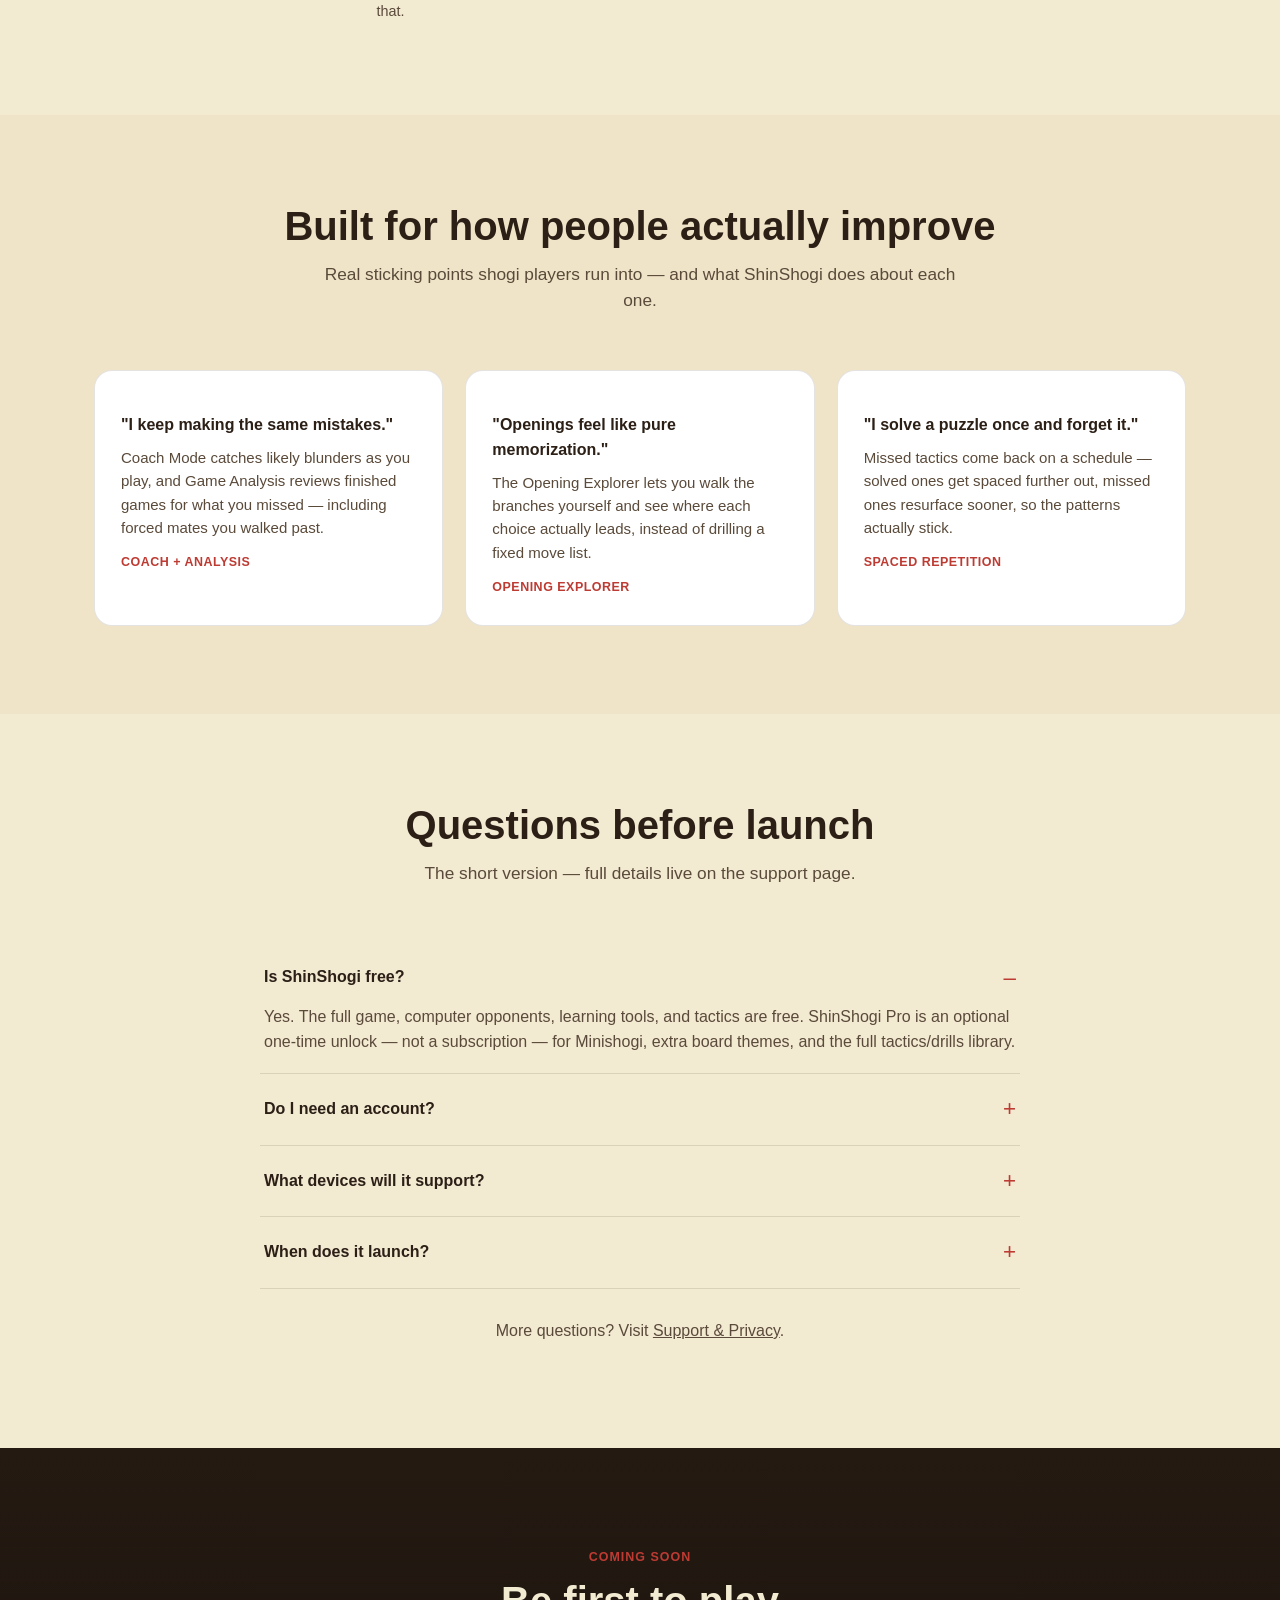
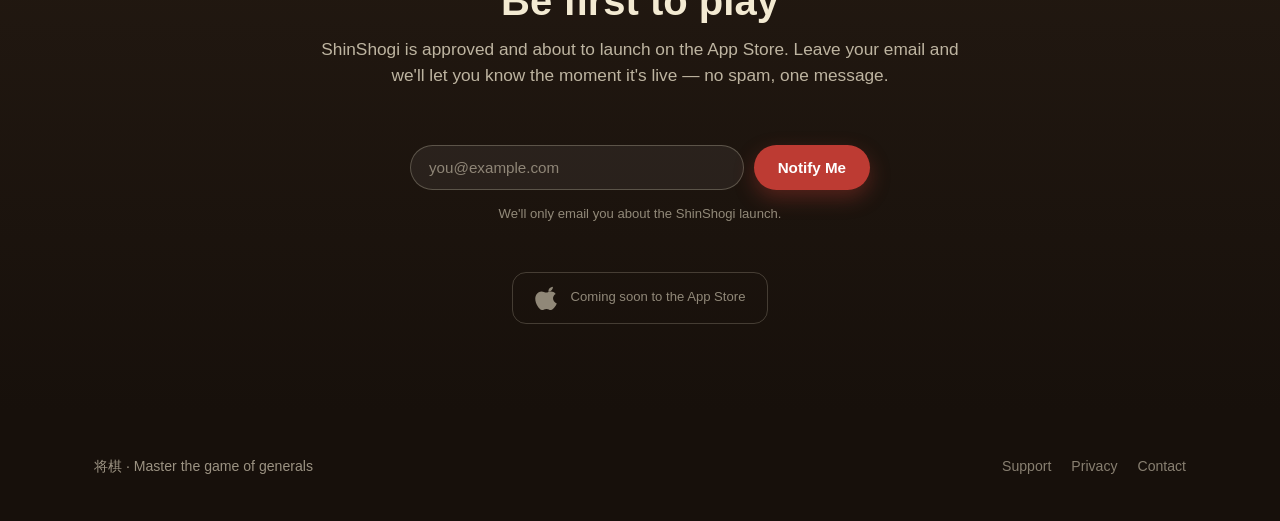
==== commit dfa483f8: "Add a Dark Theme screenshot to the showcase carousel The site shipped before the true dark theme lan" ====
--- a/index.html
+++ b/index.html
@@ -7,9 +7,11 @@
 <meta name="description" content="ShinShogi is a complete Japanese chess (shogi) app with a real-time blunder coach, game analysis, named AI rivals, an opening explorer, spaced-repetition tactics, and a 5×5 Minishogi variant. Coming soon to the App Store.">
 <link rel="icon" href="assets/icon-32.png">
 <link rel="apple-touch-icon" href="assets/icon-180.png">
+<link rel="canonical" href="https://shinshogi.app/">
 <meta property="og:title" content="ShinShogi — Coach, Study & Play Japanese Chess">
 <meta property="og:description" content="A blunder coach, named AI rivals, an opening explorer, spaced-repetition tactics, and a 5×5 Minishogi variant. Coming soon to the App Store.">
-<meta property="og:image" content="assets/og-image.png">
+<meta property="og:image" content="https://shinshogi.app/assets/og-image.png">
+<meta property="og:url" content="https://shinshogi.app/">
 <meta property="og:type" content="website">
 <meta name="twitter:card" content="summary_large_image">
 <link rel="stylesheet" href="style.css">
@@ -109,7 +111,7 @@
   <section class="showcase">
     <div class="wrap">
       <h2 class="section-title">A closer look</h2>
-      <p class="section-lede">Nine real screens from the app — swipe through to see it in action.</p>
+      <p class="section-lede">Ten real screens from the app — swipe through to see it in action.</p>
       <div class="showcase-stage">
         <button class="carousel-btn" id="prevBtn" aria-label="Previous screenshot">
           <svg viewBox="0 0 24 24" fill="none" stroke="currentColor" stroke-width="2" stroke-linecap="round" stroke-linejoin="round"><path d="M15 18l-6-6 6-6"/></svg>
@@ -235,10 +237,7 @@
       <h2 class="section-title">Be first to play</h2>
       <p class="section-lede">ShinShogi is approved and about to launch on the App Store. Leave your email and we'll let you know the moment it's live — no spam, one message.</p>
 
-      <!-- NOTE: swap the form action below for your Formspree (or similar) endpoint.
-           Until then, script.js intercepts submission and falls back to a mailto: link
-           so this never appears broken. -->
-      <form class="notify-form" id="notifyForm" action="https://formspree.io/f/YOUR_FORM_ID" method="POST">
+      <form class="notify-form" id="notifyForm" action="https://formspree.io/f/xlgqrpre" method="POST">
         <input type="email" name="email" id="notifyEmail" placeholder="you@example.com" required aria-label="Email address">
         <button class="btn btn-primary" type="submit">Notify Me</button>
       </form>
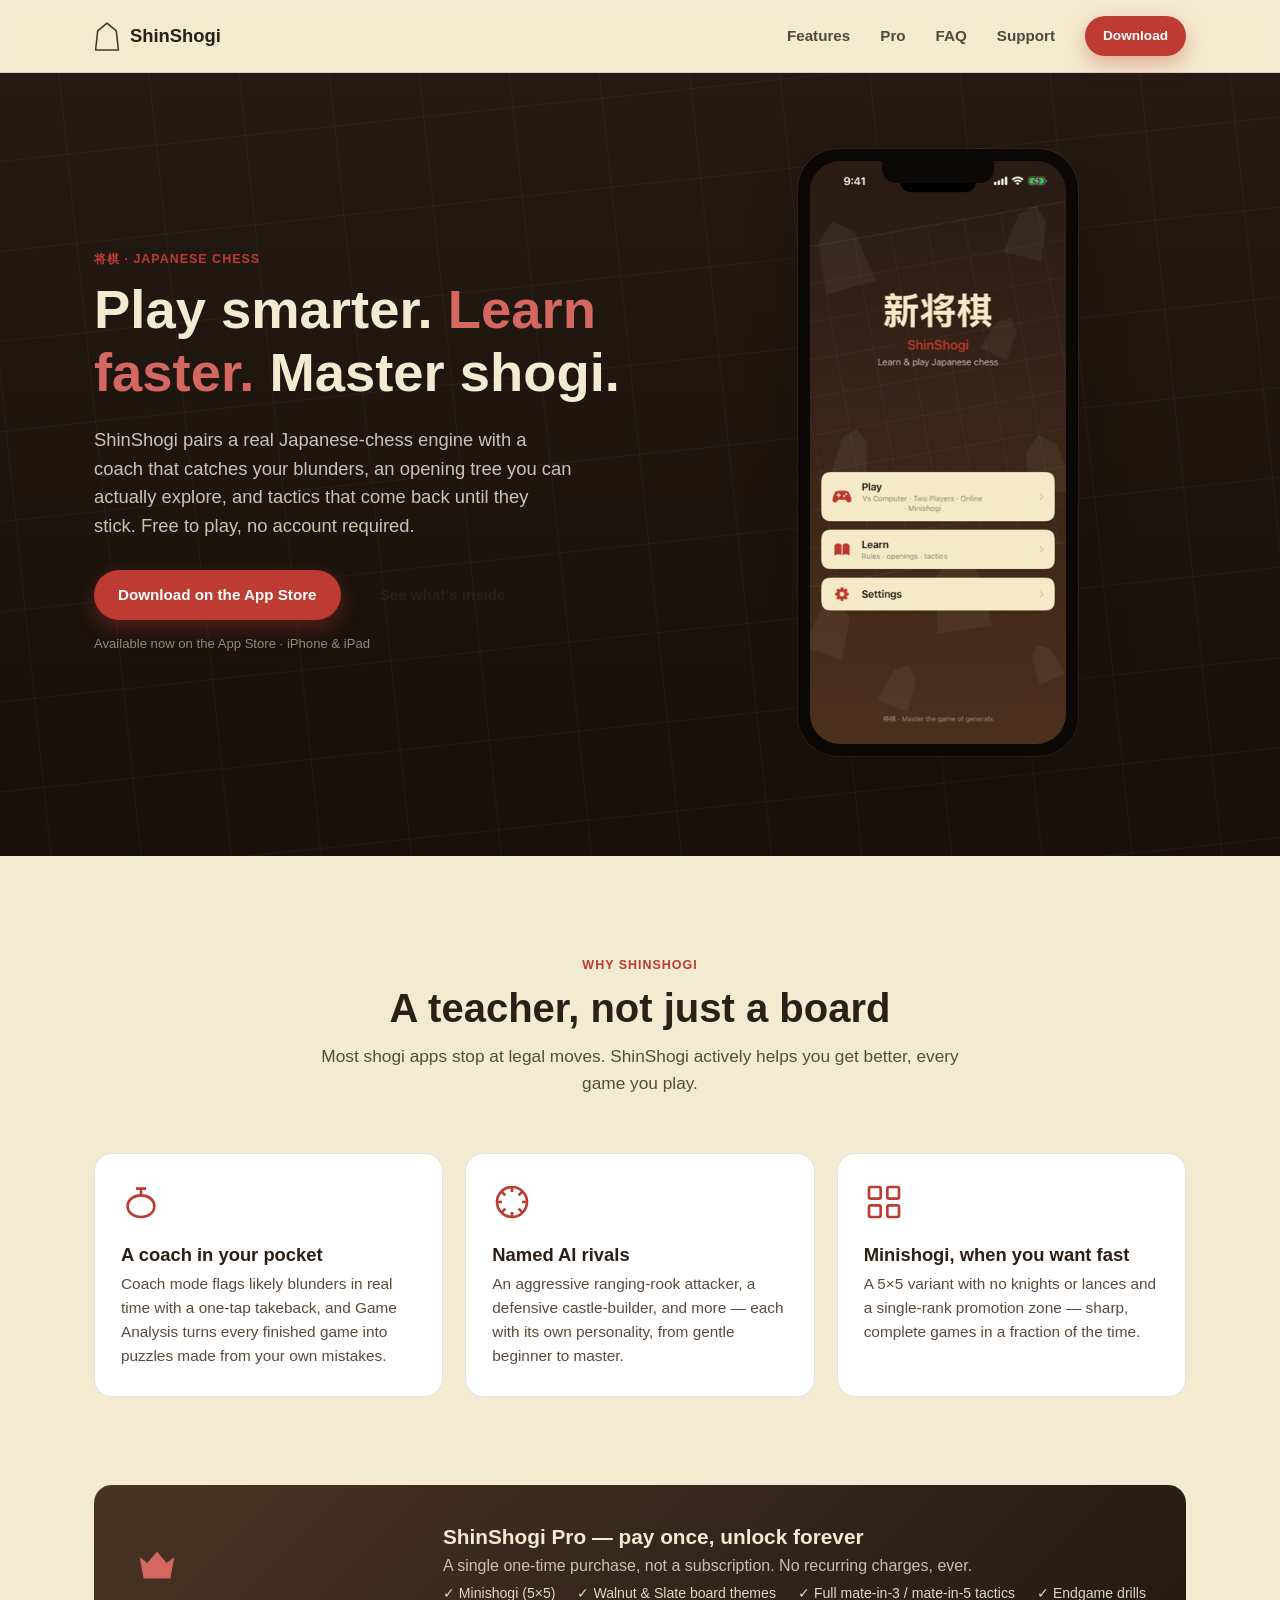
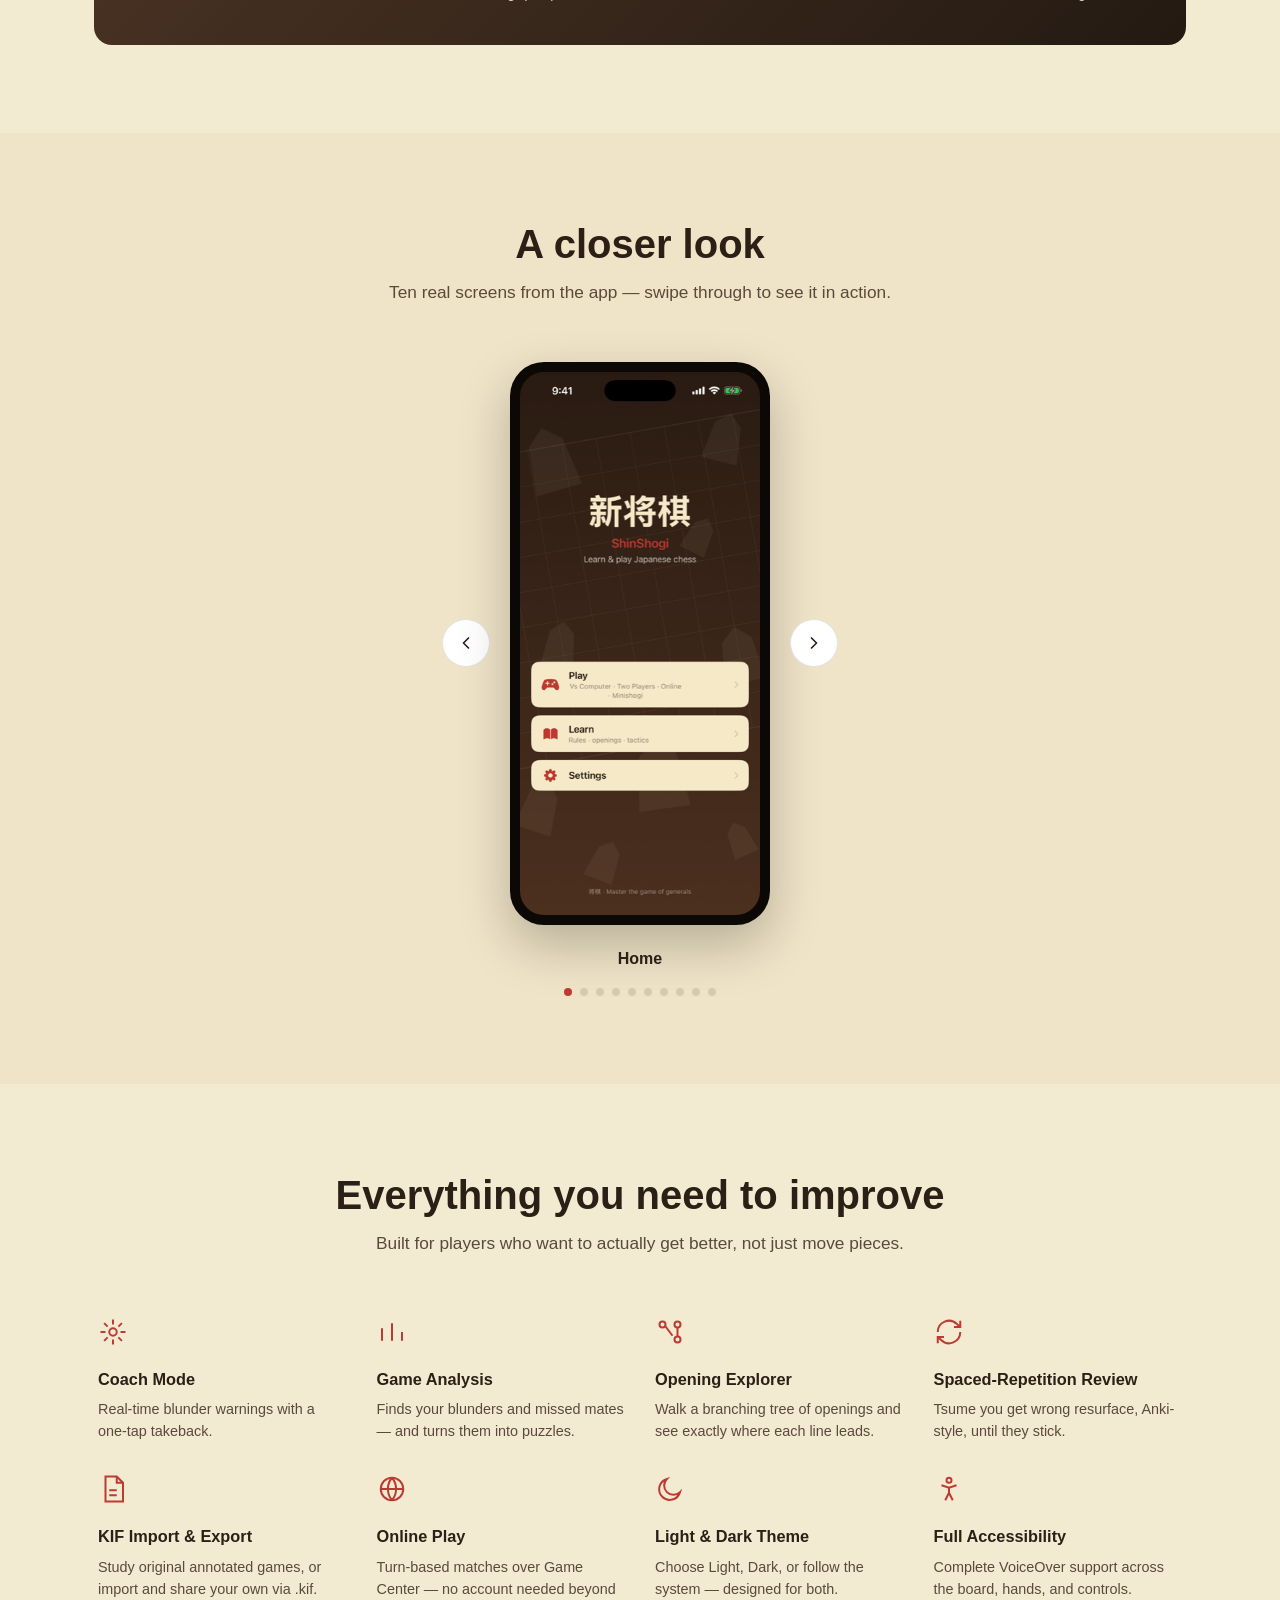
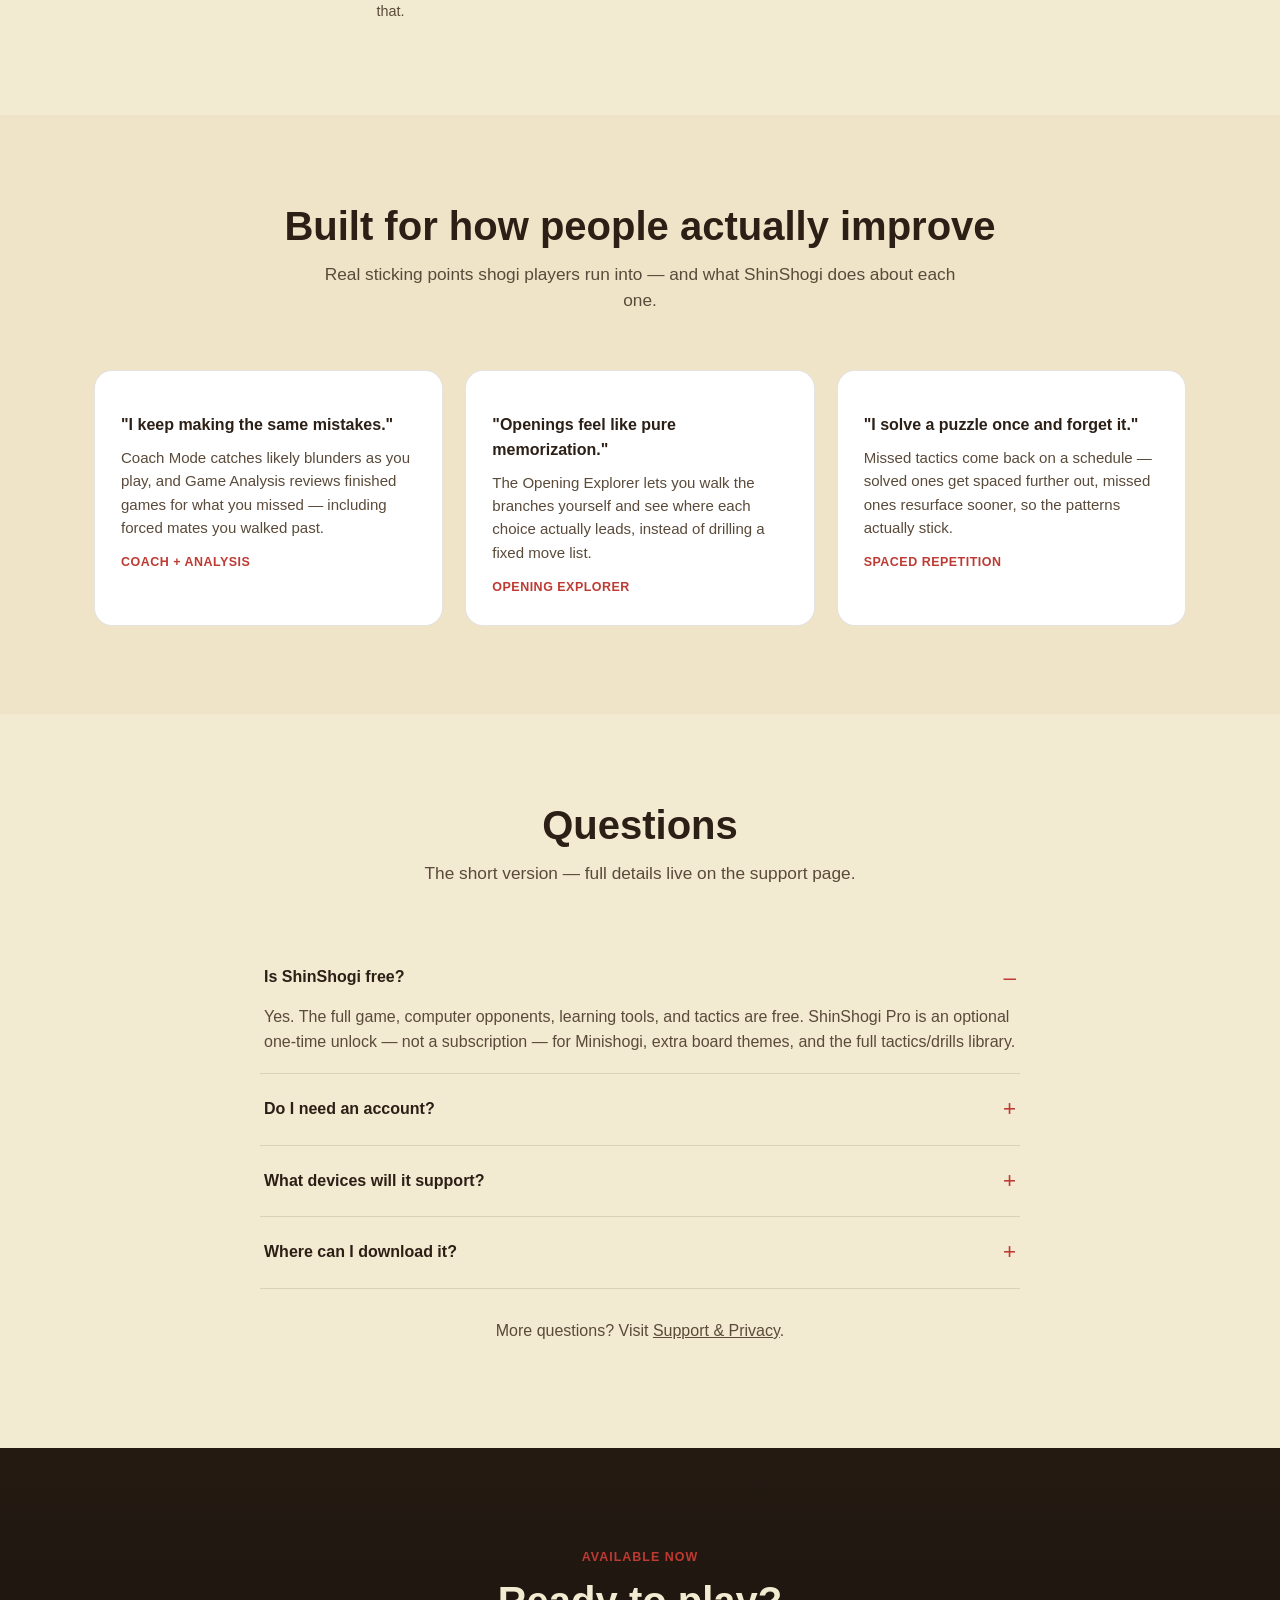
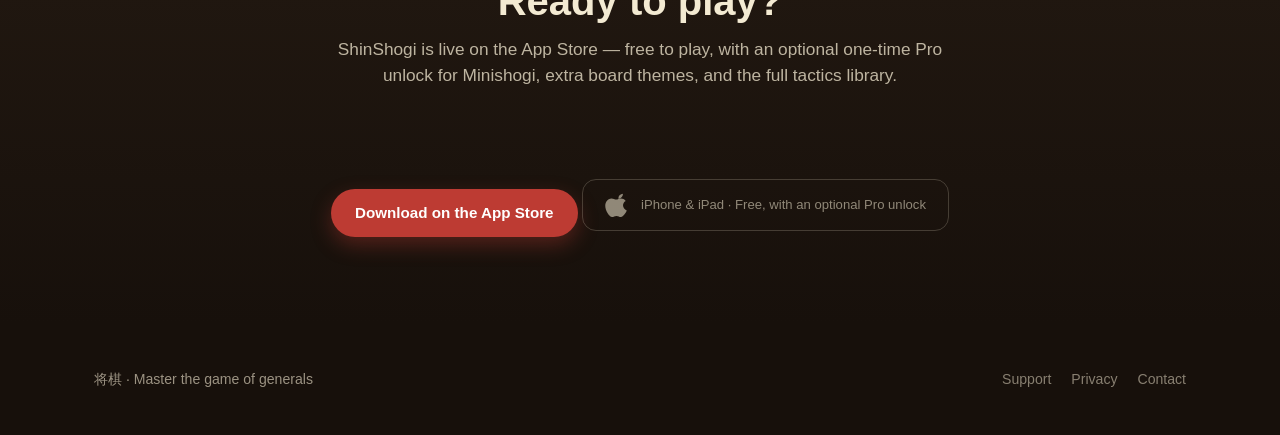
==== commit 288f43e1: "Swap the pre-launch Notify Me CTA for the live App Store link ShinShogi shipped, so the nav, hero, F" ====
--- a/index.html
+++ b/index.html
@@ -4,12 +4,12 @@
 <meta charset="utf-8">
 <meta name="viewport" content="width=device-width, initial-scale=1">
 <title>ShinShogi — Coach, Study &amp; Play Japanese Chess</title>
-<meta name="description" content="ShinShogi is a complete Japanese chess (shogi) app with a real-time blunder coach, game analysis, named AI rivals, an opening explorer, spaced-repetition tactics, and a 5×5 Minishogi variant. Coming soon to the App Store.">
+<meta name="description" content="ShinShogi is a complete Japanese chess (shogi) app with a real-time blunder coach, game analysis, named AI rivals, an opening explorer, spaced-repetition tactics, and a 5×5 Minishogi variant. Available now on the App Store.">
 <link rel="icon" href="assets/icon-32.png">
 <link rel="apple-touch-icon" href="assets/icon-180.png">
 <link rel="canonical" href="https://shinshogi.app/">
 <meta property="og:title" content="ShinShogi — Coach, Study & Play Japanese Chess">
-<meta property="og:description" content="A blunder coach, named AI rivals, an opening explorer, spaced-repetition tactics, and a 5×5 Minishogi variant. Coming soon to the App Store.">
+<meta property="og:description" content="A blunder coach, named AI rivals, an opening explorer, spaced-repetition tactics, and a 5×5 Minishogi variant. Available now on the App Store.">
 <meta property="og:image" content="https://shinshogi.app/assets/og-image.png">
 <meta property="og:url" content="https://shinshogi.app/">
 <meta property="og:type" content="website">
@@ -31,7 +31,7 @@
       <a class="nav-link" href="#pro">Pro</a>
       <a class="nav-link" href="#faq">FAQ</a>
       <a class="nav-link" href="support/">Support</a>
-      <a class="btn btn-primary btn-sm" href="#download">Notify Me</a>
+      <a class="btn btn-primary btn-sm" href="https://apps.apple.com/ca/app/shinshogi-japanese-chess/id6783212236" target="_blank" rel="noopener">Download</a>
     </nav>
     <button class="nav-toggle" aria-label="Menu" id="navToggle">
       <svg viewBox="0 0 24 24" fill="none" stroke="currentColor" stroke-width="2" stroke-linecap="round"><path d="M3 6h18M3 12h18M3 18h18"/></svg>
@@ -51,10 +51,10 @@
           blunders, an opening tree you can actually explore, and tactics that come back until
           they stick. Free to play, no account required.</p>
         <div class="cta-row">
-          <a class="btn btn-primary" href="#download">Notify Me at Launch</a>
+          <a class="btn btn-primary" href="https://apps.apple.com/ca/app/shinshogi-japanese-chess/id6783212236" target="_blank" rel="noopener">Download on the App Store</a>
           <a class="btn btn-ghost" href="#features">See what's inside</a>
         </div>
-        <p class="fine-print">Coming soon to the App Store · iPhone &amp; iPad</p>
+        <p class="fine-print">Available now on the App Store · iPhone &amp; iPad</p>
       </div>
       <div class="phone-frame">
         <div class="screen"><img src="assets/screenshots/menu.png" alt="ShinShogi home screen showing Play, Learn, and Settings"></div>
@@ -206,7 +206,7 @@
   <!-- FAQ -->
   <section id="faq">
     <div class="wrap">
-      <h2 class="section-title">Questions before launch</h2>
+      <h2 class="section-title">Questions</h2>
       <p class="section-lede">The short version — full details live on the support page.</p>
       <div class="faq">
         <details open>
@@ -222,8 +222,8 @@
           <p>iPhone and iPad, with layouts tuned for both, plus full VoiceOver accessibility.</p>
         </details>
         <details>
-          <summary>When does it launch?</summary>
-          <p>ShinShogi has been approved by Apple and is pending release. Sign up below and you'll be the first to know the moment it's live.</p>
+          <summary>Where can I download it?</summary>
+          <p>ShinShogi is available now on the <a href="https://apps.apple.com/ca/app/shinshogi-japanese-chess/id6783212236" target="_blank" rel="noopener">App Store</a>, for iPhone and iPad.</p>
         </details>
       </div>
       <p class="faq-more">More questions? Visit <a href="support/">Support &amp; Privacy</a>.</p>
@@ -233,20 +233,15 @@
   <!-- DOWNLOAD -->
   <section id="download" class="download">
     <div class="wrap">
-      <p class="eyebrow">Coming soon</p>
-      <h2 class="section-title">Be first to play</h2>
-      <p class="section-lede">ShinShogi is approved and about to launch on the App Store. Leave your email and we'll let you know the moment it's live — no spam, one message.</p>
-
-      <form class="notify-form" id="notifyForm" action="https://formspree.io/f/xlgqrpre" method="POST">
-        <input type="email" name="email" id="notifyEmail" placeholder="you@example.com" required aria-label="Email address">
-        <button class="btn btn-primary" type="submit">Notify Me</button>
-      </form>
-      <p class="form-success" id="formSuccess">Thanks — we'll email you at launch. 🎉</p>
-      <p class="form-note">We'll only email you about the ShinShogi launch.</p>
+      <p class="eyebrow">Available now</p>
+      <h2 class="section-title">Ready to play?</h2>
+      <p class="section-lede">ShinShogi is live on the App Store — free to play, with an optional one-time Pro unlock for Minishogi, extra board themes, and the full tactics library.</p>
+
+      <a class="btn btn-primary" href="https://apps.apple.com/ca/app/shinshogi-japanese-chess/id6783212236" target="_blank" rel="noopener">Download on the App Store</a>
 
       <div class="appstore-badge">
         <svg viewBox="0 0 24 24" fill="currentColor"><path d="M16.5 1.5c.1 1.2-.4 2.4-1.1 3.2-.7.9-1.9 1.6-3 1.5-.1-1.1.4-2.4 1.1-3.1.7-.8 2-1.5 3-1.6ZM20 17.2c-.5 1.2-.8 1.7-1.5 2.7-1 1.4-2.3 3.2-4 3.2-1.5 0-1.9-1-3.9-1-2 0-2.5 1-4 1-1.7 0-3-1.9-4-3.3-2.7-3.9-3-8.5-1.3-11 1.2-1.8 3-2.8 4.7-2.8 1.8 0 2.9 1 4.4 1 1.4 0 2.3-1 4.4-1 1.5 0 3.1.8 4.3 2.2-3.7 2-3.1 7.4 1 8.9-.4 1-.6 1.3-1.1 2.1Z"/></svg>
-        <span>Coming soon to the App Store</span>
+        <span>iPhone &amp; iPad · Free, with an optional Pro unlock</span>
       </div>
     </div>
   </section>
--- a/style.css
+++ b/style.css
@@ -225,18 +225,6 @@
 }
 .download h2 { color: var(--cream); }
 .download p.section-lede { color: rgba(243,234,210,.75); }
-.notify-form {
-  display: flex; gap: 10px; justify-content: center; flex-wrap: wrap; max-width: 460px; margin: 0 auto;
-}
-.notify-form input[type=email] {
-  flex: 1; min-width: 220px; padding: 13px 18px; border-radius: 999px; border: 1px solid rgba(243,234,210,.25);
-  background: rgba(255,255,255,.06); color: var(--cream); font-size: .95rem; font-family: inherit;
-}
-.notify-form input[type=email]::placeholder { color: rgba(243,234,210,.5); }
-.notify-form input[type=email]:focus { outline: 2px solid var(--accent-soft); }
-.form-note { font-size: .82rem; color: rgba(243,234,210,.55); margin-top: 14px; }
-.form-success { display: none; color: var(--accent-soft); font-weight: 700; margin-top: 16px; }
-
 .appstore-badge {
   display: inline-flex; align-items: center; gap: 10px; margin-top: 34px;
   padding: 12px 22px; border-radius: 14px; border: 1px solid rgba(243,234,210,.2);
